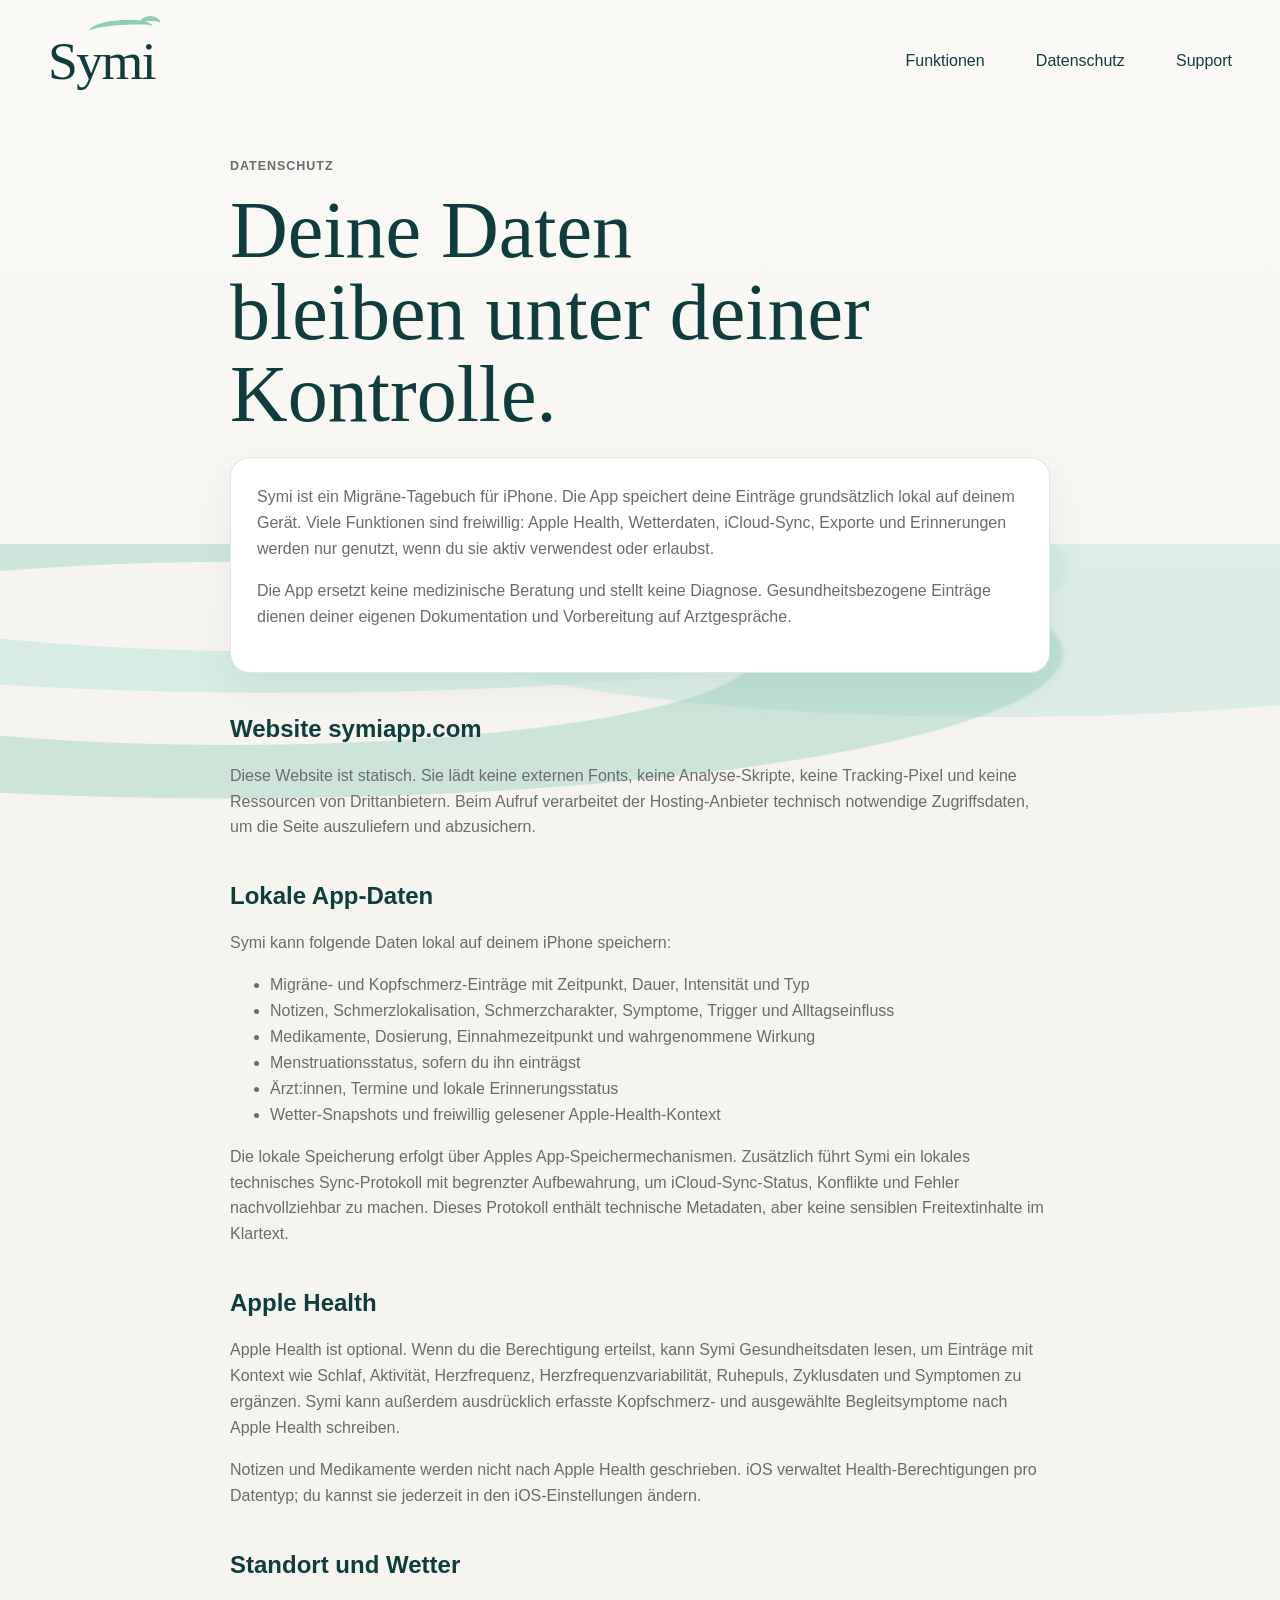
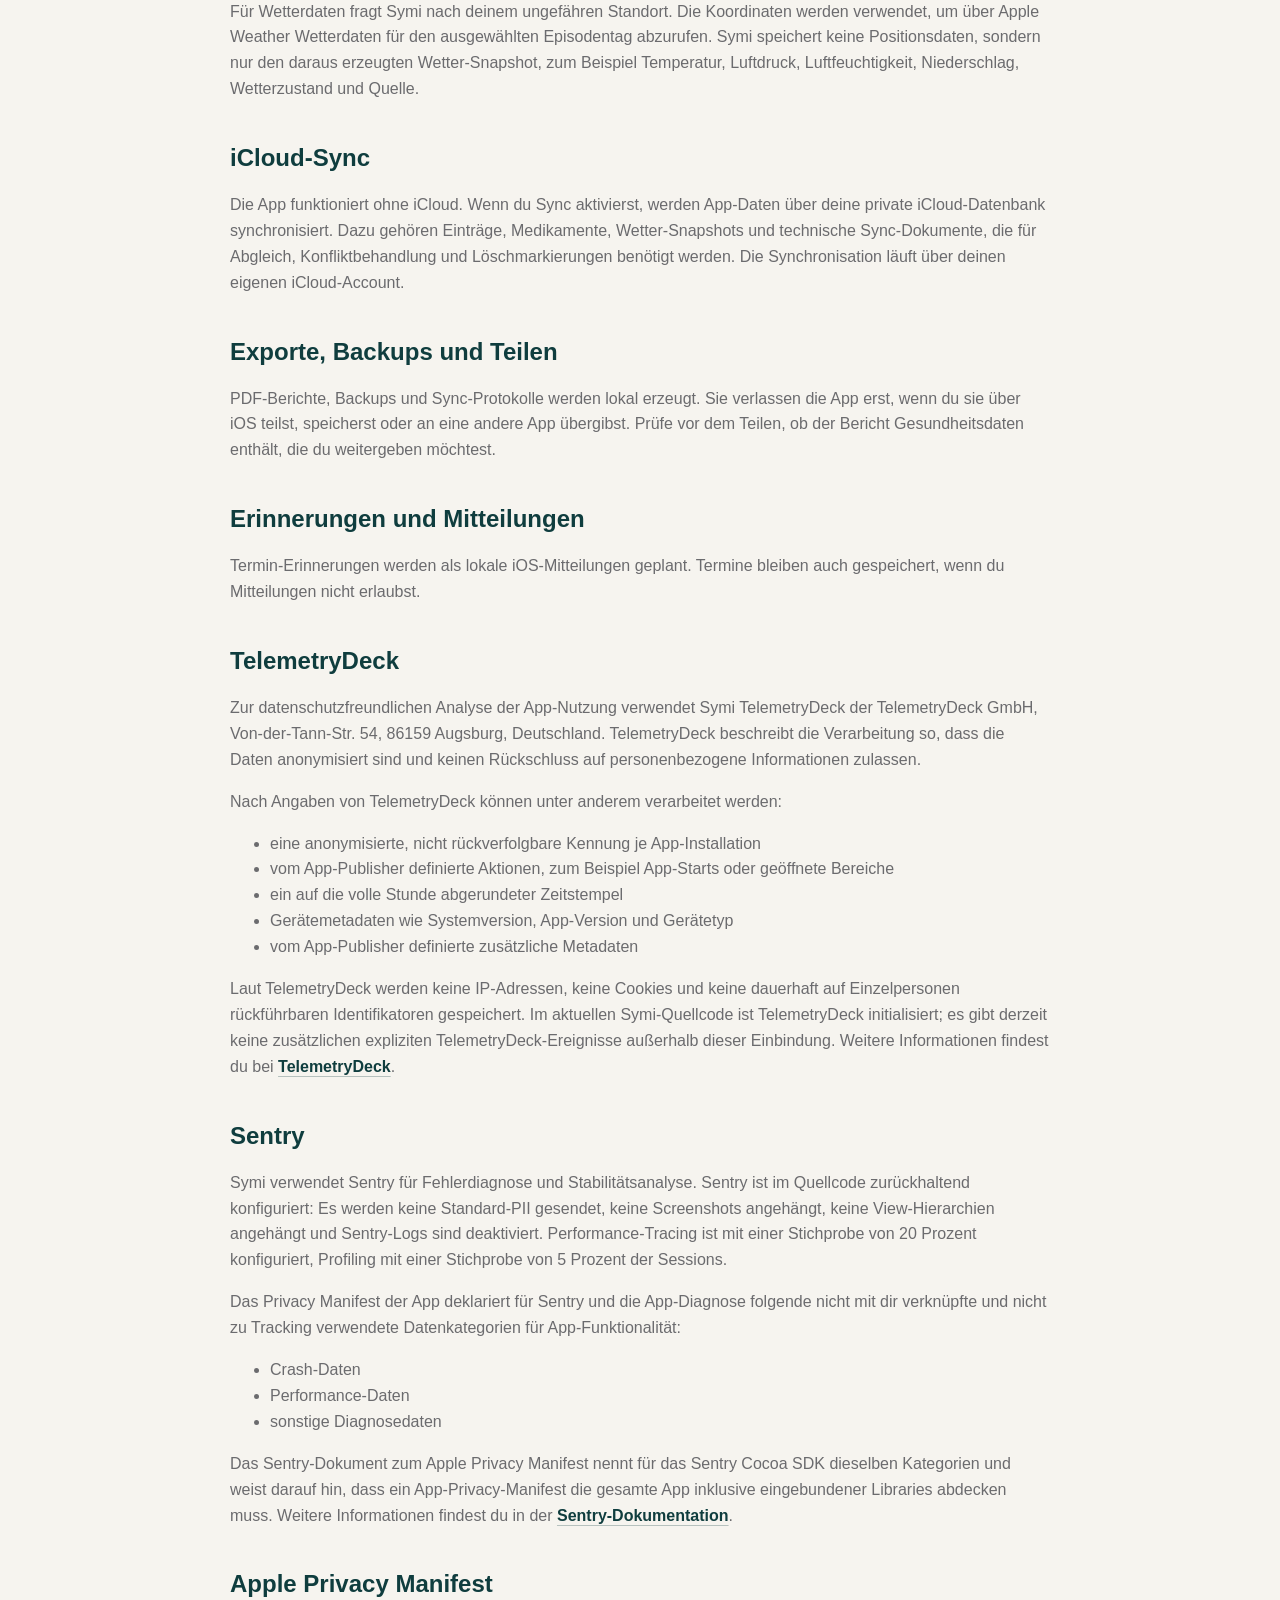
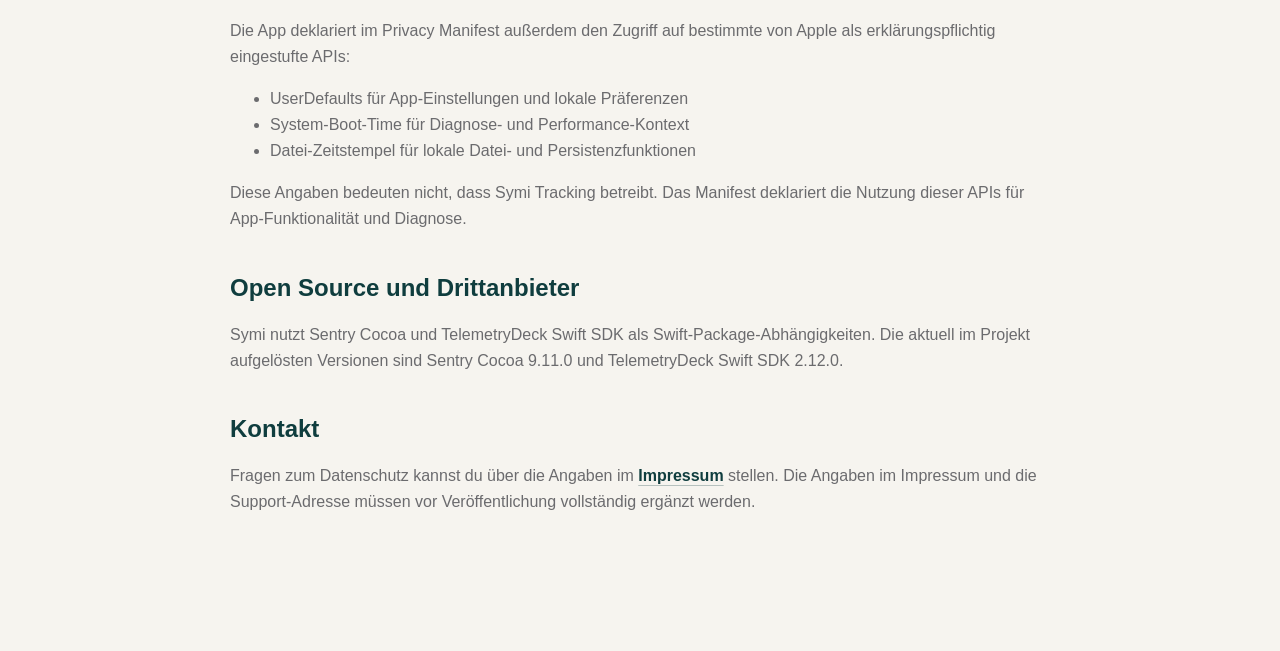
==== privacy/index.html @ 0ad56553 "init" ====
<!doctype html>
<html lang="de">
  <head>
    <meta charset="utf-8">
    <meta name="viewport" content="width=device-width, initial-scale=1">
    <title>Datenschutz - Symi</title>
    <meta name="description" content="Datenschutzhinweise für Symi und symiapp.com.">
    <meta name="theme-color" content="#0F3D3E">
    <link rel="canonical" href="https://symiapp.com/privacy/">
    <link rel="icon" href="/favicon.png" type="image/png">
    <link rel="apple-touch-icon" href="/apple-touch-icon.png">
    <link rel="stylesheet" href="/styles.css">
  </head>
  <body>
    <header class="site-header" aria-label="Hauptnavigation">
      <a class="brand wordmark" href="/" aria-label="Symi Startseite">
        <span class="wordmark-wave" aria-hidden="true"></span>
        <span>Symi</span>
      </a>
      <nav class="nav-links" aria-label="Seitennavigation">
        <a href="/#funktionen">Funktionen</a>
        <a href="/privacy/">Datenschutz</a>
        <a href="/support.html">Support</a>
      </nav>
    </header>

    <main class="simple-page privacy-page">
      <p class="eyebrow">Datenschutz</p>
      <h1>Deine Daten bleiben unter deiner Kontrolle.</h1>

      <div class="simple-card">
        <p>
          Symi ist ein Migräne-Tagebuch für iPhone. Die App speichert deine Einträge grundsätzlich lokal
          auf deinem Gerät. Viele Funktionen sind freiwillig: Apple Health, Wetterdaten, iCloud-Sync,
          Exporte und Erinnerungen werden nur genutzt, wenn du sie aktiv verwendest oder erlaubst.
        </p>
        <p>
          Die App ersetzt keine medizinische Beratung und stellt keine Diagnose. Gesundheitsbezogene
          Einträge dienen deiner eigenen Dokumentation und Vorbereitung auf Arztgespräche.
        </p>
      </div>

      <h2>Website symiapp.com</h2>
      <p>
        Diese Website ist statisch. Sie lädt keine externen Fonts, keine Analyse-Skripte, keine Tracking-Pixel
        und keine Ressourcen von Drittanbietern. Beim Aufruf verarbeitet der Hosting-Anbieter technisch
        notwendige Zugriffsdaten, um die Seite auszuliefern und abzusichern.
      </p>

      <h2>Lokale App-Daten</h2>
      <p>Symi kann folgende Daten lokal auf deinem iPhone speichern:</p>
      <ul>
        <li>Migräne- und Kopfschmerz-Einträge mit Zeitpunkt, Dauer, Intensität und Typ</li>
        <li>Notizen, Schmerzlokalisation, Schmerzcharakter, Symptome, Trigger und Alltagseinfluss</li>
        <li>Medikamente, Dosierung, Einnahmezeitpunkt und wahrgenommene Wirkung</li>
        <li>Menstruationsstatus, sofern du ihn einträgst</li>
        <li>Ärzt:innen, Termine und lokale Erinnerungsstatus</li>
        <li>Wetter-Snapshots und freiwillig gelesener Apple-Health-Kontext</li>
      </ul>
      <p>
        Die lokale Speicherung erfolgt über Apples App-Speichermechanismen. Zusätzlich führt Symi ein lokales
        technisches Sync-Protokoll mit begrenzter Aufbewahrung, um iCloud-Sync-Status, Konflikte und Fehler
        nachvollziehbar zu machen. Dieses Protokoll enthält technische Metadaten, aber keine sensiblen
        Freitextinhalte im Klartext.
      </p>

      <h2>Apple Health</h2>
      <p>
        Apple Health ist optional. Wenn du die Berechtigung erteilst, kann Symi Gesundheitsdaten lesen, um
        Einträge mit Kontext wie Schlaf, Aktivität, Herzfrequenz, Herzfrequenzvariabilität, Ruhepuls,
        Zyklusdaten und Symptomen zu ergänzen. Symi kann außerdem ausdrücklich erfasste Kopfschmerz- und
        ausgewählte Begleitsymptome nach Apple Health schreiben.
      </p>
      <p>
        Notizen und Medikamente werden nicht nach Apple Health geschrieben. iOS verwaltet Health-Berechtigungen
        pro Datentyp; du kannst sie jederzeit in den iOS-Einstellungen ändern.
      </p>

      <h2>Standort und Wetter</h2>
      <p>
        Für Wetterdaten fragt Symi nach deinem ungefähren Standort. Die Koordinaten werden verwendet, um über
        Apple Weather Wetterdaten für den ausgewählten Episodentag abzurufen. Symi speichert keine Positionsdaten,
        sondern nur den daraus erzeugten Wetter-Snapshot, zum Beispiel Temperatur, Luftdruck, Luftfeuchtigkeit,
        Niederschlag, Wetterzustand und Quelle.
      </p>

      <h2>iCloud-Sync</h2>
      <p>
        Die App funktioniert ohne iCloud. Wenn du Sync aktivierst, werden App-Daten über deine private
        iCloud-Datenbank synchronisiert. Dazu gehören Einträge, Medikamente, Wetter-Snapshots und technische
        Sync-Dokumente, die für Abgleich, Konfliktbehandlung und Löschmarkierungen benötigt werden. Die
        Synchronisation läuft über deinen eigenen iCloud-Account.
      </p>

      <h2>Exporte, Backups und Teilen</h2>
      <p>
        PDF-Berichte, Backups und Sync-Protokolle werden lokal erzeugt. Sie verlassen die App erst, wenn du sie
        über iOS teilst, speicherst oder an eine andere App übergibst. Prüfe vor dem Teilen, ob der Bericht
        Gesundheitsdaten enthält, die du weitergeben möchtest.
      </p>

      <h2>Erinnerungen und Mitteilungen</h2>
      <p>
        Termin-Erinnerungen werden als lokale iOS-Mitteilungen geplant. Termine bleiben auch gespeichert, wenn
        du Mitteilungen nicht erlaubst.
      </p>

      <h2>TelemetryDeck</h2>
      <p>
        Zur datenschutzfreundlichen Analyse der App-Nutzung verwendet Symi TelemetryDeck der TelemetryDeck GmbH,
        Von-der-Tann-Str. 54, 86159 Augsburg, Deutschland. TelemetryDeck beschreibt die Verarbeitung so, dass
        die Daten anonymisiert sind und keinen Rückschluss auf personenbezogene Informationen zulassen.
      </p>
      <p>Nach Angaben von TelemetryDeck können unter anderem verarbeitet werden:</p>
      <ul>
        <li>eine anonymisierte, nicht rückverfolgbare Kennung je App-Installation</li>
        <li>vom App-Publisher definierte Aktionen, zum Beispiel App-Starts oder geöffnete Bereiche</li>
        <li>ein auf die volle Stunde abgerundeter Zeitstempel</li>
        <li>Gerätemetadaten wie Systemversion, App-Version und Gerätetyp</li>
        <li>vom App-Publisher definierte zusätzliche Metadaten</li>
      </ul>
      <p>
        Laut TelemetryDeck werden keine IP-Adressen, keine Cookies und keine dauerhaft auf Einzelpersonen
        rückführbaren Identifikatoren gespeichert. Im aktuellen Symi-Quellcode ist TelemetryDeck initialisiert;
        es gibt derzeit keine zusätzlichen expliziten TelemetryDeck-Ereignisse außerhalb dieser Einbindung.
        Weitere Informationen findest du bei
        <a href="https://telemetrydeck.com/privacy-policy-snippet/de/" rel="noopener">TelemetryDeck</a>.
      </p>

      <h2>Sentry</h2>
      <p>
        Symi verwendet Sentry für Fehlerdiagnose und Stabilitätsanalyse. Sentry ist im Quellcode zurückhaltend
        konfiguriert: Es werden keine Standard-PII gesendet, keine Screenshots angehängt, keine View-Hierarchien
        angehängt und Sentry-Logs sind deaktiviert. Performance-Tracing ist mit einer Stichprobe von 20 Prozent
        konfiguriert, Profiling mit einer Stichprobe von 5 Prozent der Sessions.
      </p>
      <p>
        Das Privacy Manifest der App deklariert für Sentry und die App-Diagnose folgende nicht mit dir verknüpfte
        und nicht zu Tracking verwendete Datenkategorien für App-Funktionalität:
      </p>
      <ul>
        <li>Crash-Daten</li>
        <li>Performance-Daten</li>
        <li>sonstige Diagnosedaten</li>
      </ul>
      <p>
        Das Sentry-Dokument zum Apple Privacy Manifest nennt für das Sentry Cocoa SDK dieselben Kategorien und
        weist darauf hin, dass ein App-Privacy-Manifest die gesamte App inklusive eingebundener Libraries abdecken
        muss. Weitere Informationen findest du in der
        <a href="https://docs.sentry.io/platforms/apple/data-management/apple-privacy-manifest/" rel="noopener">Sentry-Dokumentation</a>.
      </p>

      <h2>Apple Privacy Manifest</h2>
      <p>
        Die App deklariert im Privacy Manifest außerdem den Zugriff auf bestimmte von Apple als
        erklärungspflichtig eingestufte APIs:
      </p>
      <ul>
        <li>UserDefaults für App-Einstellungen und lokale Präferenzen</li>
        <li>System-Boot-Time für Diagnose- und Performance-Kontext</li>
        <li>Datei-Zeitstempel für lokale Datei- und Persistenzfunktionen</li>
      </ul>
      <p>
        Diese Angaben bedeuten nicht, dass Symi Tracking betreibt. Das Manifest deklariert die Nutzung dieser
        APIs für App-Funktionalität und Diagnose.
      </p>

      <h2>Open Source und Drittanbieter</h2>
      <p>
        Symi nutzt Sentry Cocoa und TelemetryDeck Swift SDK als Swift-Package-Abhängigkeiten. Die aktuell im
        Projekt aufgelösten Versionen sind Sentry Cocoa 9.11.0 und TelemetryDeck Swift SDK 2.12.0.
      </p>

      <h2>Kontakt</h2>
      <p>
        Fragen zum Datenschutz kannst du über die Angaben im <a href="/impressum.html">Impressum</a> stellen.
        Die Angaben im Impressum und die Support-Adresse müssen vor Veröffentlichung vollständig ergänzt werden.
      </p>
    </main>
  </body>
</html>
---- styles.css ----
:root {
  --petrol: #0f3d3e;
  --petrol-light: #1f5c5e;
  --sage: #8ecdb8;
  --sage-soft: #cfeae2;
  --coral: #ff8a7a;
  --coral-soft: #ffd1c9;
  --warm: #f6f4ef;
  --card: #ffffff;
  --text: #1c1c1e;
  --muted: #6b6b6e;
  --line: rgba(15, 61, 62, 0.12);
  --shadow: 0 24px 70px rgba(15, 61, 62, 0.16);
  --serif: ui-serif, "New York", "Iowan Old Style", "Palatino Linotype", Palatino, Georgia, serif;
  font-family: -apple-system, BlinkMacSystemFont, "SF Pro Display", "SF Pro Text", "Segoe UI", sans-serif;
  color: var(--text);
  background: var(--warm);
}

* {
  box-sizing: border-box;
}

html {
  overflow-x: clip;
  scroll-behavior: smooth;
}

body {
  min-width: 320px;
  margin: 0;
  overflow-x: clip;
  background: linear-gradient(180deg, #fbfaf6 0%, var(--warm) 44rem);
  color: var(--text);
}

body::before {
  position: absolute;
  top: 34rem;
  left: 0;
  z-index: 0;
  width: 100%;
  height: 19rem;
  content: "";
  background:
    radial-gradient(120% 80% at 22% 8%, transparent 0 34%, rgba(207, 234, 226, 0.82) 34.4% 51%, transparent 51.4%),
    radial-gradient(120% 88% at 18% 36%, transparent 0 34%, rgba(142, 205, 184, 0.42) 34.4% 54%, transparent 54.4%),
    radial-gradient(110% 78% at 78% 24%, rgba(207, 234, 226, 0.72) 0 42%, transparent 42.4%);
  opacity: 0.95;
  pointer-events: none;
}

a {
  color: inherit;
  text-decoration: none;
}

img {
  display: block;
  max-width: 100%;
}

.site-header,
.hero,
.benefit-strip,
.section,
.site-footer,
.simple-page {
  position: relative;
  z-index: 1;
  width: min(1490px, calc(100% - 96px));
  margin-inline: auto;
}

.site-header {
  display: flex;
  align-items: center;
  justify-content: space-between;
  gap: 24px;
  padding: 38px 0 0;
}

.brand {
  display: inline-flex;
  align-items: center;
  position: relative;
  gap: 12px;
  color: var(--petrol);
  font-family: var(--serif);
  font-size: clamp(3rem, 4.2vw, 4.8rem);
  font-weight: 500;
  line-height: 0.86;
  letter-spacing: -0.03em;
}

.wordmark-wave {
  position: absolute;
  top: -18px;
  right: 2px;
  width: 64px;
  height: 18px;
  border-top: 5px solid var(--sage);
  border-radius: 50%;
  transform: rotate(-4deg);
}

.wordmark-wave::after {
  position: absolute;
  top: -7px;
  right: -8px;
  width: 22px;
  height: 12px;
  border-top: 5px solid var(--sage);
  border-radius: 50%;
  content: "";
}

.nav-links,
.site-footer nav {
  display: flex;
  align-items: center;
  gap: clamp(32px, 4vw, 62px);
  color: var(--petrol);
  font-size: clamp(1rem, 1.2vw, 1.28rem);
  font-weight: 520;
}

.nav-links a,
.site-footer a {
  border-radius: 999px;
}

.nav-links a:focus-visible,
.site-footer a:focus-visible,
.button:focus-visible,
.entry-chip:focus-visible {
  outline: 3px solid rgba(255, 138, 122, 0.42);
  outline-offset: 4px;
}

.hero {
  display: grid;
  grid-template-columns: minmax(500px, 1fr) minmax(310px, 0.56fr);
  gap: 28px;
  align-items: center;
  min-height: 0;
  padding: 76px 0 74px;
}

.eyebrow {
  margin: 0 0 14px;
  color: var(--petrol-light);
  font-size: 0.78rem;
  font-weight: 760;
  letter-spacing: 0.08em;
  text-transform: uppercase;
}

h1,
h2,
h3,
p {
  margin-top: 0;
}

h1 {
  max-width: 860px;
  margin-bottom: 22px;
  color: var(--petrol);
  font-family: var(--serif);
  font-size: clamp(5rem, 7vw, 8.9rem);
  font-weight: 500;
  line-height: 0.98;
  letter-spacing: 0;
}

h1 span {
  color: var(--coral);
}

.hero-subline {
  max-width: 760px;
  margin-bottom: 34px;
  color: #626977;
  font-size: clamp(1.3rem, 1.6vw, 1.62rem);
  line-height: 1.64;
}

.hero-actions {
  display: flex;
  flex-wrap: wrap;
  gap: 40px;
  align-items: center;
  margin-bottom: 20px;
}

.button {
  display: inline-flex;
  align-items: center;
  justify-content: center;
  min-height: 64px;
  padding: 0 30px;
  border: 1px solid transparent;
  border-radius: 8px;
  font-size: 1.06rem;
  font-weight: 760;
  transition: transform 180ms ease, box-shadow 180ms ease, background 180ms ease;
}

.button:hover {
  transform: translateY(-2px);
}

.button-primary {
  background: var(--coral);
  color: white;
  box-shadow: 0 16px 36px rgba(255, 138, 122, 0.28);
}

.button-secondary {
  min-height: 38px;
  padding: 0 0 7px;
  border-color: transparent;
  border-bottom-color: var(--petrol-light);
  border-radius: 0;
  background: transparent;
  color: var(--petrol);
  box-shadow: none;
  gap: 12px;
}

.apple-mark {
  display: inline-grid;
  width: 22px;
  height: 22px;
  place-items: center;
  margin-right: 10px;
  border-radius: 7px 7px 9px 9px;
  background: white;
  color: white;
  font-size: 0;
}

.trust-note {
  max-width: 520px;
  color: var(--muted);
  font-size: 0.98rem;
  line-height: 1.55;
}

.product-stage {
  position: relative;
  display: grid;
  place-items: center;
  align-self: end;
  height: 650px;
  min-height: 650px;
}

.product-stage::before {
  display: none;
}

.phone {
  position: absolute;
  top: 0;
  left: 50%;
  width: min(380px, 30vw);
  aspect-ratio: 0.492;
  padding: 10px;
  border: 1px solid rgba(15, 61, 62, 0.16);
  border-radius: 54px;
  background: #151719;
  box-shadow:
    0 2px 0 rgba(255, 255, 255, 0.35) inset,
    0 18px 40px rgba(15, 61, 62, 0.18),
    0 0 0 5px rgba(0, 0, 0, 0.05);
  transform: translateX(-50%);
}

.phone-island {
  position: absolute;
  top: 28px;
  left: 50%;
  z-index: 3;
  width: 112px;
  height: 28px;
  border-radius: 999px;
  background: #050506;
  transform: translateX(-50%);
}

.phone-island::after {
  position: absolute;
  top: 8px;
  right: 14px;
  width: 11px;
  height: 11px;
  border-radius: 50%;
  background: #112840;
  content: "";
}

.phone-status {
  position: absolute;
  top: 29px;
  right: 28px;
  left: 28px;
  z-index: 4;
  display: flex;
  align-items: center;
  justify-content: space-between;
  padding-inline: 24px 8px;
  color: #0b1314;
  font-size: 0.82rem;
  font-weight: 800;
}

.phone-status i {
  width: 22px;
  height: 12px;
  margin-left: auto;
  border-radius: 2px;
  background: linear-gradient(90deg, #111 18%, transparent 18% 32%, #111 32% 50%, transparent 50% 64%, #111 64%);
}

.phone-status b {
  width: 21px;
  height: 10px;
  margin-left: 8px;
  border: 2px solid #111;
  border-radius: 4px;
}

.app-screen {
  display: grid;
  grid-template-rows: auto auto auto auto 1fr auto auto;
  height: 100%;
  gap: 10px;
  padding: 82px 20px 14px;
  overflow: hidden;
  border-radius: 44px;
  background: #fbfaf6;
}

.app-topbar,
.insight-card {
  display: flex;
  align-items: center;
  gap: 16px;
}

.app-topbar {
  justify-content: flex-start;
  color: var(--petrol);
}

.app-topbar strong {
  display: inline-block;
  color: var(--petrol);
  font-family: var(--serif);
  font-size: 1.33rem;
  font-weight: 600;
}

.calendar-arrows {
  display: flex;
  gap: 10px;
  margin-left: auto;
}

.calendar-arrows i {
  display: grid;
  width: 32px;
  height: 32px;
  place-items: center;
  border-radius: 50%;
  background: white;
  box-shadow: 0 4px 12px rgba(15, 61, 62, 0.12);
  color: var(--petrol);
  font-style: normal;
  font-weight: 800;
}

.quick-entry {
  padding-top: 2px;
  border-top: 1px solid rgba(15, 61, 62, 0.1);
}

.quick-entry p,
.patterns-head strong {
  margin: 0 0 8px;
  color: var(--petrol);
  font-size: 0.83rem;
  font-weight: 800;
}

.quick-entry > div {
  display: grid;
  grid-template-columns: repeat(4, minmax(0, 1fr));
  gap: 9px;
}

.entry-chip {
  display: grid;
  gap: 5px;
  min-height: 68px;
  padding: 8px 4px;
  border: 0;
  border-radius: 14px;
  color: var(--petrol);
  font: inherit;
  font-size: 0.58rem;
  font-weight: 720;
  line-height: 1.05;
}

.entry-chip span {
  display: grid;
  width: 30px;
  height: 30px;
  place-items: center;
  margin-inline: auto;
  border: 2px solid currentColor;
  border-radius: 50%;
  font-size: 1rem;
}

.entry-chip.coral {
  background: #ffe0da;
}

.entry-chip.sage {
  background: #e1f1eb;
}

.entry-chip.blue {
  background: #eaf4f7;
}

.entry-chip.cream {
  background: #f8efe3;
}

.calendar-card,
.insight-card,
.feature-card,
.benefit-strip article,
.roadmap article,
.privacy-panel {
  border: 1px solid var(--line);
  border-radius: 20px;
  background: rgba(255, 255, 255, 0.82);
  box-shadow: 0 16px 36px rgba(15, 61, 62, 0.07);
}

.calendar-card {
  padding: 0;
  border: 0;
  background: transparent;
  box-shadow: none;
}

.weekdays,
.calendar-grid {
  display: grid;
  grid-template-columns: repeat(7, 1fr);
}

.weekdays {
  margin-bottom: 7px;
  color: #a5aaaf;
  font-size: 0.56rem;
  font-weight: 800;
  text-align: center;
}

.calendar-grid {
  gap: 5px 6px;
}

.calendar-grid span {
  position: relative;
  display: grid;
  min-height: 27px;
  place-items: start center;
  color: #596266;
  font-size: 0.73rem;
  font-weight: 720;
}

.calendar-grid span i {
  position: absolute;
  bottom: 1px;
  width: 5px;
  height: 5px;
  border-radius: 50%;
  background: var(--sage);
}

.calendar-grid span i.coral {
  background: var(--coral);
}

.calendar-grid span i.gold {
  background: #d7b566;
}

.calendar-grid .selected {
  width: 28px;
  height: 28px;
  min-height: 28px;
  place-items: center;
  border-radius: 50%;
  background: var(--petrol);
  color: white;
  justify-self: center;
}

.insight-card {
  justify-content: space-between;
  padding: 12px;
  border-radius: 10px;
  background: white;
}

.insight-card strong {
  display: block;
  margin-bottom: 6px;
  color: var(--petrol);
  font-size: 0.64rem;
}

.insight-card b {
  display: block;
  color: var(--text);
  font-size: 0.74rem;
}

.insight-card p {
  margin: 4px 0 0;
  color: var(--muted);
  font-size: 0.62rem;
  line-height: 1.3;
}

.insight-card.small {
  position: absolute;
  right: 21px;
  bottom: 132px;
  width: calc(50% - 25px);
  min-height: 86px;
}

.patterns-head {
  display: flex;
  align-items: baseline;
  justify-content: space-between;
}

.patterns-head a {
  color: var(--petrol);
  font-size: 0.6rem;
  font-weight: 800;
  text-decoration: underline;
}

.mini-chart {
  width: 70px;
  height: 58px;
  background:
    radial-gradient(circle at 9% 78%, var(--petrol-light) 0 2px, transparent 2.4px),
    radial-gradient(circle at 30% 54%, var(--petrol-light) 0 2px, transparent 2.4px),
    radial-gradient(circle at 50% 70%, var(--petrol-light) 0 2px, transparent 2.4px),
    radial-gradient(circle at 70% 25%, var(--petrol-light) 0 2px, transparent 2.4px),
    linear-gradient(130deg, transparent 0 35%, var(--petrol-light) 35.5% 38%, transparent 38.5% 100%);
}

.cloud-mark {
  display: grid;
  flex: 0 0 38px;
  width: 38px;
  height: 38px;
  place-items: center;
  border-radius: 50%;
  background: var(--sage-soft);
  color: var(--petrol);
  font-size: 1.1rem;
}

.cycle-card {
  padding: 11px 13px;
  border: 1px solid var(--line);
  border-radius: 13px;
  background: white;
  box-shadow: 0 12px 24px rgba(15, 61, 62, 0.07);
}

.cycle-card strong {
  color: var(--petrol);
  font-size: 0.66rem;
}

.cycle-card p {
  margin: 3px 0 8px;
  color: var(--muted);
  font-size: 0.58rem;
}

.cycle-card span {
  display: block;
  height: 8px;
  border-radius: 999px;
  background: repeating-linear-gradient(90deg, var(--sage) 0 6px, transparent 6px 17px, var(--coral) 17px 23px, transparent 23px 35px);
}

.tabbar {
  display: grid;
  grid-template-columns: repeat(4, 1fr);
  gap: 6px;
  padding-top: 3px;
  border-top: 1px solid rgba(15, 61, 62, 0.08);
  color: #81878a;
  font-size: 0.58rem;
  font-weight: 700;
  text-align: center;
}

.tabbar span::before {
  display: block;
  margin-bottom: 3px;
  color: inherit;
  font-size: 1.05rem;
  content: "▥";
}

.tabbar .active {
  color: var(--petrol);
}

.benefit-strip {
  display: grid;
  grid-template-columns: repeat(4, 1fr);
  gap: 22px;
  margin-top: -54px;
  padding-bottom: 92px;
}

.benefit-strip article {
  display: grid;
  grid-template-columns: 64px 1fr;
  column-gap: 18px;
  align-items: center;
  min-height: 122px;
  padding: 24px 22px;
  border-radius: 14px;
  background: rgba(255, 255, 255, 0.96);
}

.benefit-icon {
  display: grid;
  grid-row: 1 / span 2;
  width: 64px;
  height: 64px;
  place-items: center;
  border-radius: 50%;
  background: var(--sage-soft);
  color: var(--petrol);
}

.benefit-strip h2,
.feature-card h3,
.roadmap h3 {
  grid-column: 2;
  margin-bottom: 6px;
  color: var(--petrol);
  font-size: 1.04rem;
  line-height: 1.2;
}

.benefit-strip p,
.feature-card p,
.roadmap p,
.trust p,
.simple-page p,
.simple-page li {
  color: var(--muted);
  line-height: 1.62;
}

.benefit-strip p {
  grid-column: 2;
  margin: 0;
  font-size: 0.86rem;
  line-height: 1.38;
}

.chart-icon::before,
.list-icon::before,
.bars-icon::before,
.lock-icon::before {
  color: var(--petrol-light);
  font-size: 2rem;
  font-weight: 500;
}

.chart-icon::before {
  content: "⌁";
}

.list-icon::before {
  content: "☷";
}

.bars-icon::before {
  content: "▥";
}

.lock-icon::before {
  content: "▢";
}

.section {
  padding: 92px 0;
}

.two-column,
.trust {
  display: grid;
  grid-template-columns: 0.82fr 1fr;
  gap: 72px;
  align-items: start;
}

.section h2,
.simple-page h1 {
  max-width: 650px;
  margin-bottom: 22px;
  color: var(--petrol);
  font-size: clamp(2.45rem, 5vw, 4.25rem);
  line-height: 1.02;
  letter-spacing: 0;
}

.section-lead {
  max-width: 560px;
  color: #385657;
  font-size: 1.18rem;
  line-height: 1.55;
}

.feature-list {
  display: grid;
  grid-template-columns: repeat(2, 1fr);
  gap: 16px;
}

.feature-card {
  min-height: 205px;
  padding: 24px;
}

.roadmap {
  display: grid;
  grid-template-columns: 0.76fr 1fr;
  gap: 52px;
  border-block: 1px solid var(--line);
}

.roadmap-items {
  display: grid;
  grid-template-columns: repeat(2, 1fr);
  gap: 16px;
}

.roadmap article {
  padding: 24px;
}

.roadmap span {
  display: inline-block;
  margin-bottom: 18px;
  padding: 6px 11px;
  border-radius: 999px;
  background: var(--sage-soft);
  color: var(--petrol);
  font-size: 0.78rem;
  font-weight: 760;
}

.trust {
  align-items: center;
}

.privacy-panel {
  padding: 28px;
  background: var(--petrol);
  color: white;
}

.privacy-panel strong {
  display: block;
  margin-bottom: 16px;
  font-size: 1.42rem;
}

.privacy-panel ul {
  display: grid;
  gap: 12px;
  margin: 0;
  padding-left: 20px;
}

.privacy-panel li {
  color: rgba(255, 255, 255, 0.8);
}

.site-footer {
  display: flex;
  align-items: flex-start;
  justify-content: space-between;
  gap: 28px;
  padding: 44px 0;
  border-top: 1px solid var(--line);
  color: var(--petrol);
}

.site-footer p {
  margin: 8px 0 0;
  color: var(--muted);
}

.simple-page {
  max-width: 820px;
  padding: 72px 0 120px;
}

.simple-page h1 {
  font-size: clamp(2.6rem, 8vw, 5rem);
}

.simple-page h2 {
  margin-top: 42px;
  color: var(--petrol);
}

.simple-page a {
  color: var(--petrol);
  font-weight: 720;
  text-decoration: underline;
  text-decoration-color: rgba(15, 61, 62, 0.28);
  text-underline-offset: 4px;
}

.simple-card {
  padding: 26px;
  border: 1px solid var(--line);
  border-radius: 20px;
  background: white;
  box-shadow: 0 16px 36px rgba(15, 61, 62, 0.06);
}

@media (max-width: 900px) {
  .site-header {
    align-items: flex-start;
  }

  .nav-links {
    gap: 14px;
    font-size: 0.9rem;
  }

  .hero,
  .two-column,
  .roadmap,
  .trust {
    grid-template-columns: 1fr;
  }

  .hero {
    gap: 30px;
    min-height: auto;
    padding-top: 54px;
  }

  .product-stage {
    min-height: auto;
  }

  .benefit-strip {
    grid-template-columns: repeat(2, 1fr);
    margin-top: 0;
  }
}

@media (min-width: 901px) and (max-width: 1100px) {
  .site-header,
  .hero,
  .benefit-strip,
  .section,
  .site-footer,
  .simple-page {
    width: min(100% - 96px, 1120px);
  }

  body::before {
    top: 29rem;
    height: 17rem;
  }

  .brand {
    font-size: 3.55rem;
  }

  .hero {
    grid-template-columns: minmax(440px, 1fr) minmax(260px, 0.56fr);
    gap: 20px;
    padding: 42px 0 18px;
  }

  h1 {
    max-width: 560px;
    font-size: clamp(4.2rem, 7vw, 5rem);
  }

  .hero-subline {
    font-size: 1.16rem;
    line-height: 1.52;
  }

  .product-stage {
    height: 370px;
    min-height: 370px;
  }

  .phone {
    width: min(252px, 26vw);
  }

  .app-screen {
    gap: 8px;
    padding-inline: 15px;
  }

  .entry-chip {
    min-height: 58px;
  }

  .insight-card.small {
    bottom: 108px;
  }

  .benefit-strip {
    margin-top: -8px;
    gap: 14px;
  }

  .benefit-strip article {
    grid-template-columns: 52px 1fr;
    min-height: 116px;
    padding: 18px;
  }

  .benefit-icon {
    width: 52px;
    height: 52px;
  }

  .benefit-strip h2 {
    font-size: 0.9rem;
  }

  .benefit-strip p {
    font-size: 0.74rem;
  }
}

@media (max-width: 640px) {
  .site-header,
  .hero,
  .benefit-strip,
  .section,
  .site-footer,
  .simple-page {
    width: min(100% - 28px, 1120px);
  }

  .site-header,
  .site-footer {
    flex-direction: column;
  }

  .site-header {
    gap: 18px;
    padding-top: 20px;
  }

  .nav-links,
  .site-footer nav {
    width: 100%;
    justify-content: space-between;
    gap: 10px;
  }

  h1 {
    margin-bottom: 16px;
    font-size: clamp(3.15rem, 15vw, 5.1rem);
  }

  .hero {
    gap: 20px;
    padding: 32px 0 38px;
  }

  .hero-subline {
    margin-bottom: 22px;
    font-size: 1.08rem;
  }

  .hero-actions,
  .button {
    width: 100%;
  }

  .trust-note {
    display: none;
  }

  .product-stage {
    height: 132px;
    min-height: 132px;
    overflow: hidden;
  }

  .product-stage::before {
    width: 260px;
  }

  .phone {
    width: min(158px, 50vw);
    padding: 9px;
    border-radius: 30px;
  }

  .phone-speaker {
    top: 9px;
    width: 48px;
    height: 5px;
  }

  .app-screen {
    gap: 8px;
    padding: 28px 10px 10px;
    border-radius: 23px;
  }

  .app-topbar strong {
    font-size: 0.86rem;
  }

  .quick-entry {
    gap: 5px;
  }

  .entry-chip {
    min-height: 25px;
    font-size: 0.56rem;
  }

  .intensity-card,
  .calendar-card,
  .insight-card {
    padding: 10px;
    border-radius: 14px;
  }

  .scale {
    gap: 5px;
    margin-top: 7px;
  }

  .scale i {
    height: 26px;
  }

  .calendar-head {
    margin-bottom: 8px;
    font-size: 0.72rem;
  }

  .calendar-grid {
    gap: 4px;
  }

  .calendar-grid span {
    border-radius: 5px;
  }

  .insight-icon {
    flex-basis: 28px;
    width: 28px;
    height: 28px;
    border-radius: 10px;
  }

  .insight-card p {
    font-size: 0.62rem;
  }

  .benefit-strip,
  .feature-list,
  .roadmap-items {
    grid-template-columns: 1fr;
  }

  .section {
    padding: 70px 0;
  }

  .benefit-strip {
    padding-bottom: 44px;
  }
}

@media (prefers-reduced-motion: reduce) {
  *,
  *::before,
  *::after {
    scroll-behavior: auto !important;
    transition: none !important;
  }
}
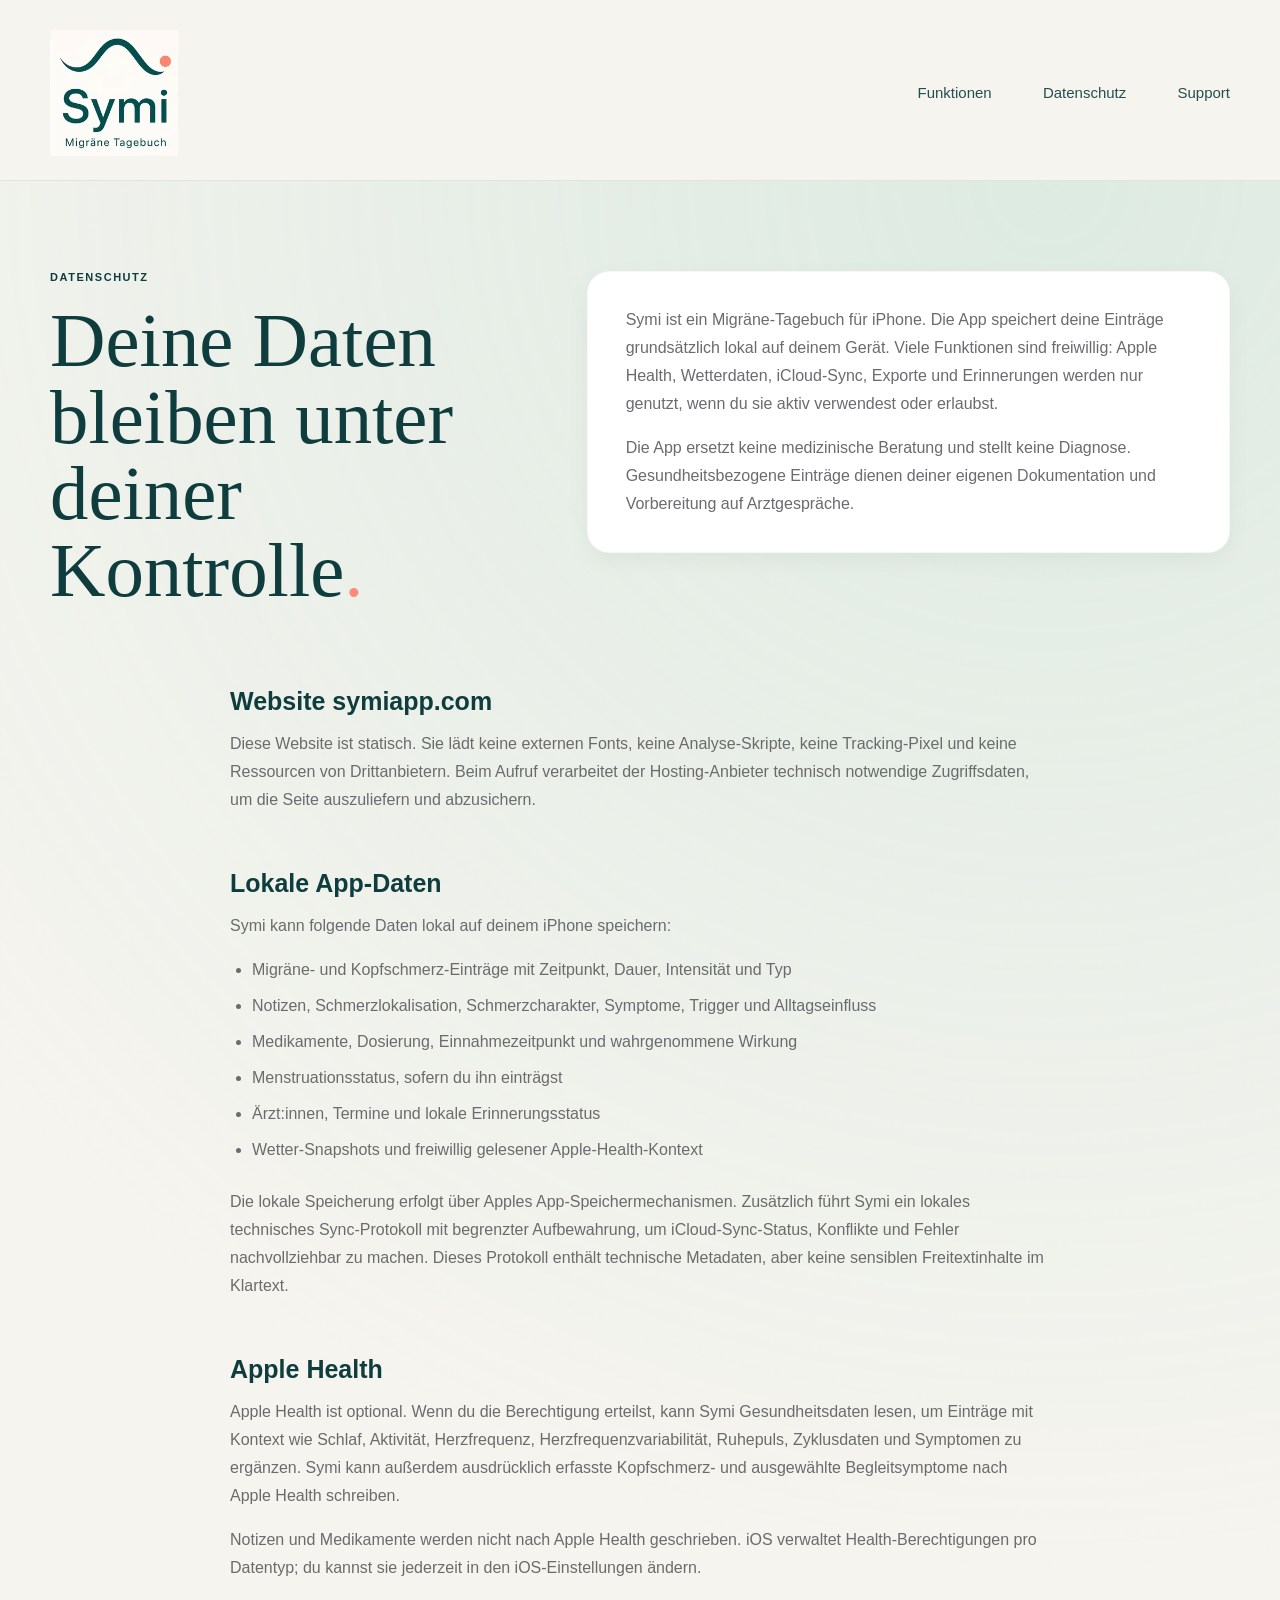
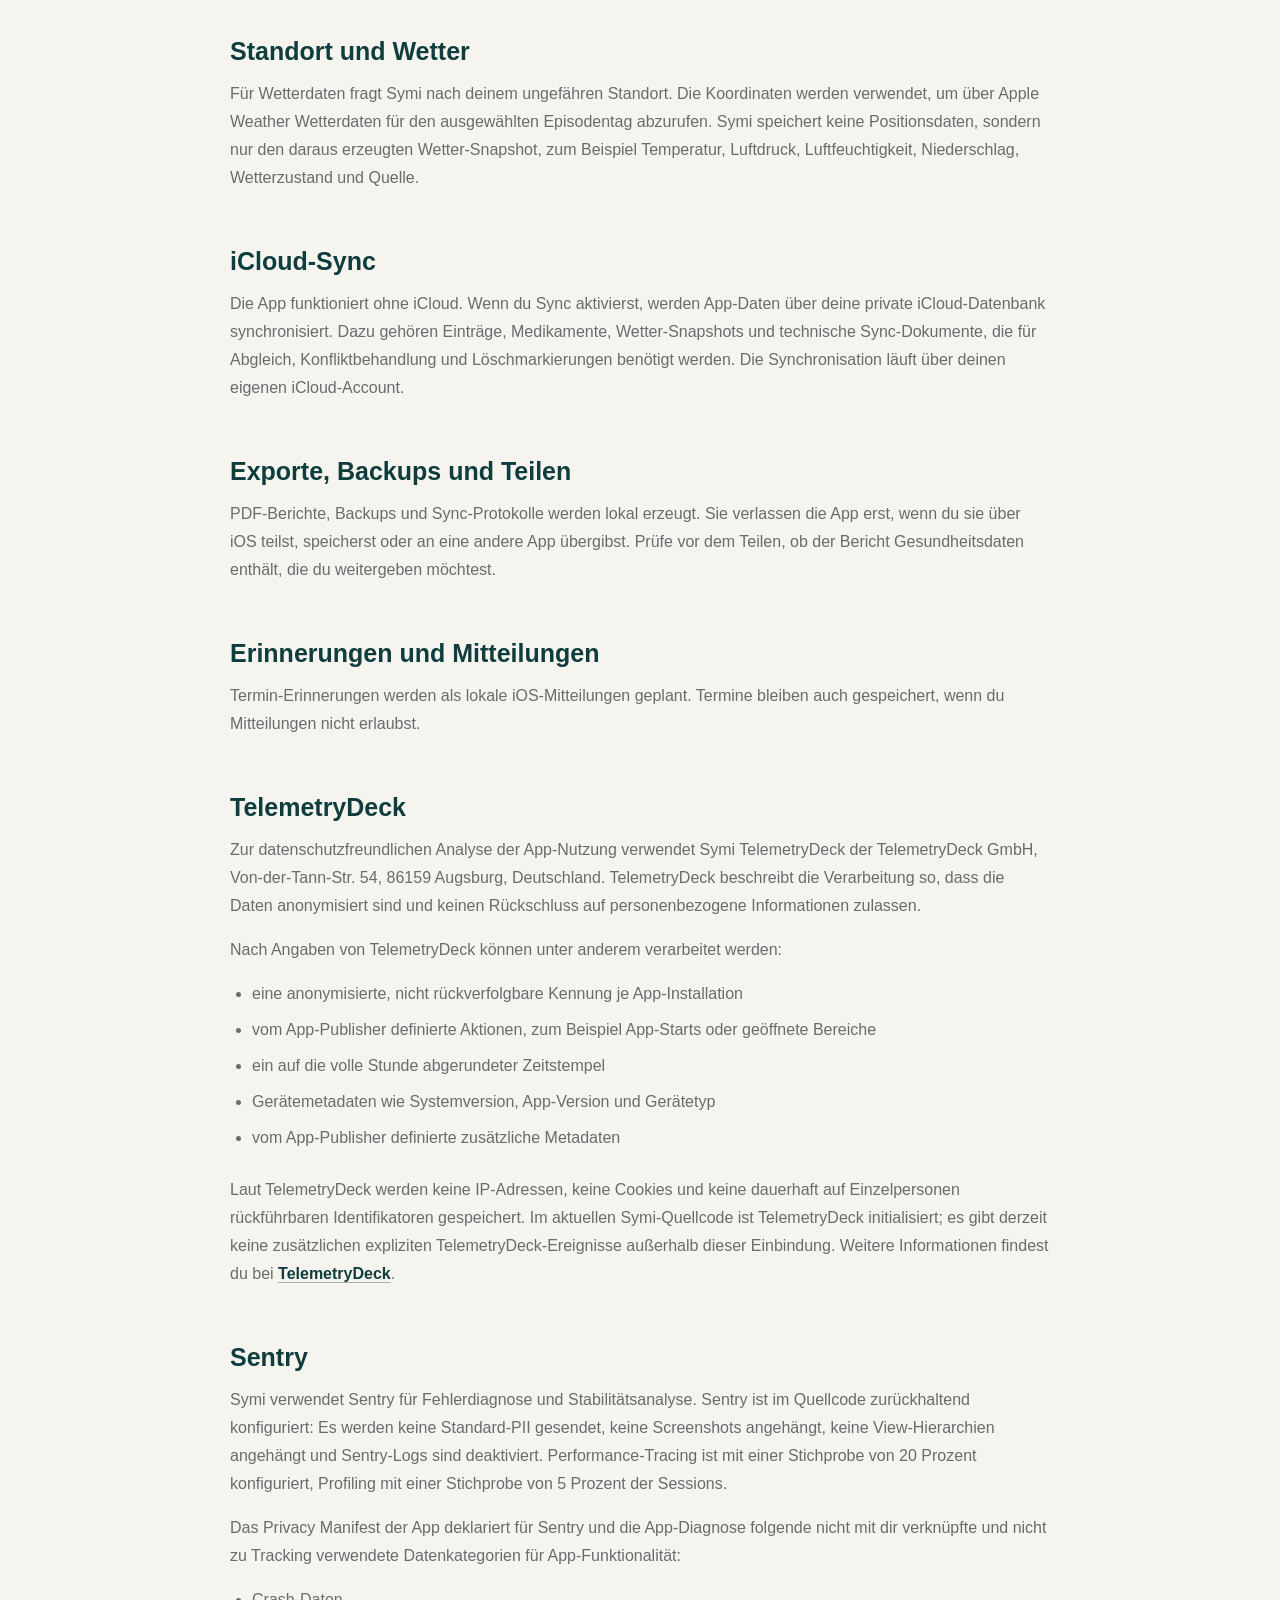
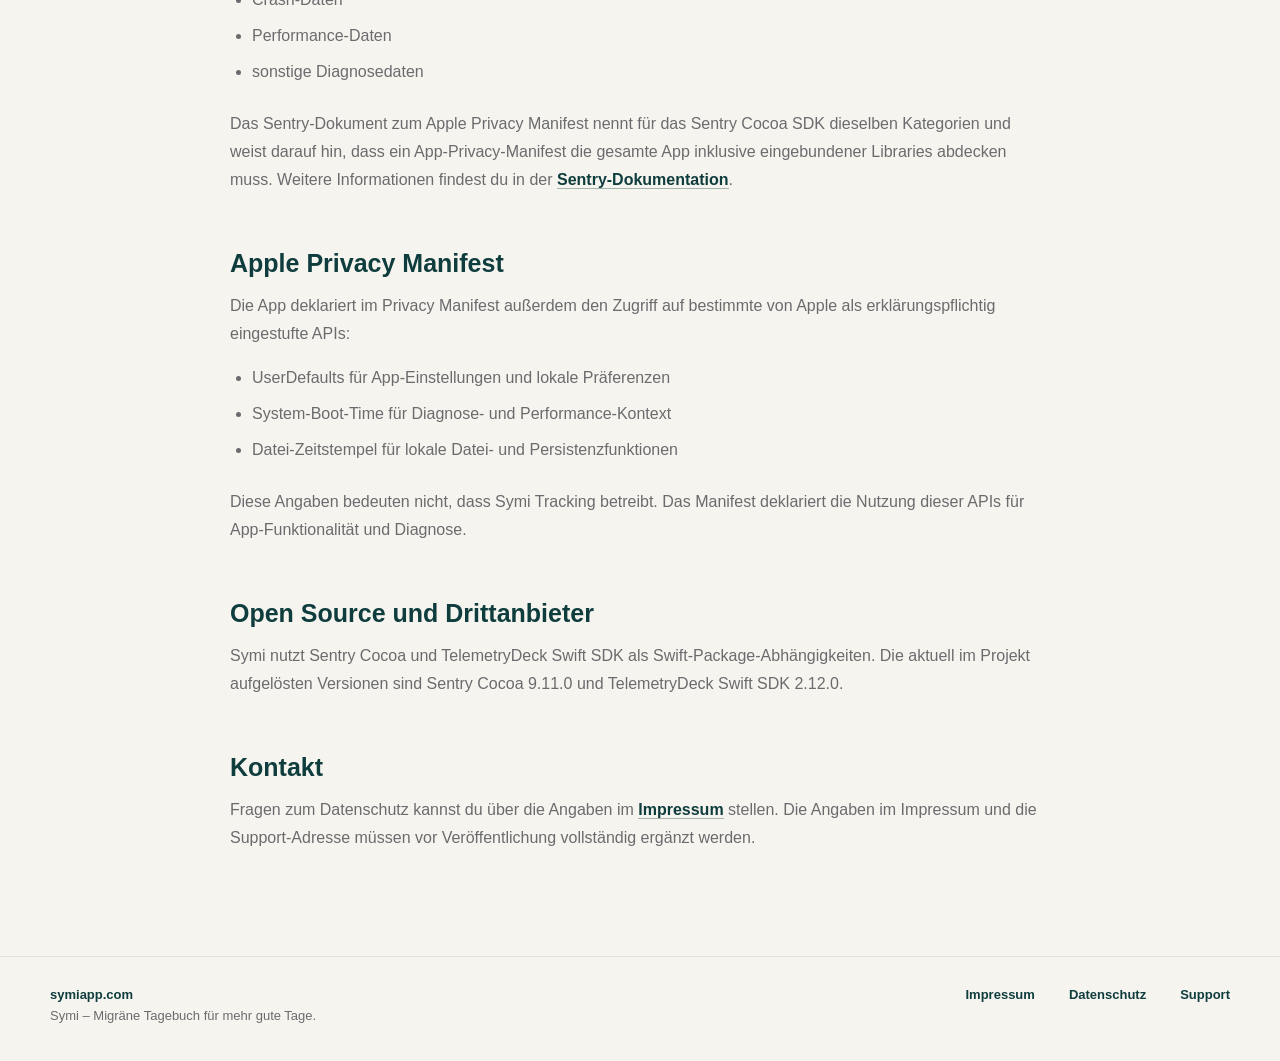
==== commit 4d8d4306: "style" ====
--- a/privacy/index.html
+++ b/privacy/index.html
@@ -12,170 +12,197 @@
     <link rel="stylesheet" href="/styles.css">
   </head>
   <body>
-    <header class="site-header" aria-label="Hauptnavigation">
-      <a class="brand wordmark" href="/" aria-label="Symi Startseite">
-        <span class="wordmark-wave" aria-hidden="true"></span>
-        <span>Symi</span>
-      </a>
-      <nav class="nav-links" aria-label="Seitennavigation">
-        <a href="/#funktionen">Funktionen</a>
-        <a href="/privacy/">Datenschutz</a>
-        <a href="/support.html">Support</a>
-      </nav>
-    </header>
-
-    <main class="simple-page privacy-page">
-      <p class="eyebrow">Datenschutz</p>
-      <h1>Deine Daten bleiben unter deiner Kontrolle.</h1>
-
-      <div class="simple-card">
-        <p>
-          Symi ist ein Migräne-Tagebuch für iPhone. Die App speichert deine Einträge grundsätzlich lokal
-          auf deinem Gerät. Viele Funktionen sind freiwillig: Apple Health, Wetterdaten, iCloud-Sync,
-          Exporte und Erinnerungen werden nur genutzt, wenn du sie aktiv verwendest oder erlaubst.
-        </p>
-        <p>
-          Die App ersetzt keine medizinische Beratung und stellt keine Diagnose. Gesundheitsbezogene
-          Einträge dienen deiner eigenen Dokumentation und Vorbereitung auf Arztgespräche.
-        </p>
-      </div>
-
-      <h2>Website symiapp.com</h2>
-      <p>
-        Diese Website ist statisch. Sie lädt keine externen Fonts, keine Analyse-Skripte, keine Tracking-Pixel
-        und keine Ressourcen von Drittanbietern. Beim Aufruf verarbeitet der Hosting-Anbieter technisch
-        notwendige Zugriffsdaten, um die Seite auszuliefern und abzusichern.
-      </p>
-
-      <h2>Lokale App-Daten</h2>
-      <p>Symi kann folgende Daten lokal auf deinem iPhone speichern:</p>
-      <ul>
-        <li>Migräne- und Kopfschmerz-Einträge mit Zeitpunkt, Dauer, Intensität und Typ</li>
-        <li>Notizen, Schmerzlokalisation, Schmerzcharakter, Symptome, Trigger und Alltagseinfluss</li>
-        <li>Medikamente, Dosierung, Einnahmezeitpunkt und wahrgenommene Wirkung</li>
-        <li>Menstruationsstatus, sofern du ihn einträgst</li>
-        <li>Ärzt:innen, Termine und lokale Erinnerungsstatus</li>
-        <li>Wetter-Snapshots und freiwillig gelesener Apple-Health-Kontext</li>
-      </ul>
-      <p>
-        Die lokale Speicherung erfolgt über Apples App-Speichermechanismen. Zusätzlich führt Symi ein lokales
-        technisches Sync-Protokoll mit begrenzter Aufbewahrung, um iCloud-Sync-Status, Konflikte und Fehler
-        nachvollziehbar zu machen. Dieses Protokoll enthält technische Metadaten, aber keine sensiblen
-        Freitextinhalte im Klartext.
-      </p>
-
-      <h2>Apple Health</h2>
-      <p>
-        Apple Health ist optional. Wenn du die Berechtigung erteilst, kann Symi Gesundheitsdaten lesen, um
-        Einträge mit Kontext wie Schlaf, Aktivität, Herzfrequenz, Herzfrequenzvariabilität, Ruhepuls,
-        Zyklusdaten und Symptomen zu ergänzen. Symi kann außerdem ausdrücklich erfasste Kopfschmerz- und
-        ausgewählte Begleitsymptome nach Apple Health schreiben.
-      </p>
-      <p>
-        Notizen und Medikamente werden nicht nach Apple Health geschrieben. iOS verwaltet Health-Berechtigungen
-        pro Datentyp; du kannst sie jederzeit in den iOS-Einstellungen ändern.
-      </p>
-
-      <h2>Standort und Wetter</h2>
-      <p>
-        Für Wetterdaten fragt Symi nach deinem ungefähren Standort. Die Koordinaten werden verwendet, um über
-        Apple Weather Wetterdaten für den ausgewählten Episodentag abzurufen. Symi speichert keine Positionsdaten,
-        sondern nur den daraus erzeugten Wetter-Snapshot, zum Beispiel Temperatur, Luftdruck, Luftfeuchtigkeit,
-        Niederschlag, Wetterzustand und Quelle.
-      </p>
-
-      <h2>iCloud-Sync</h2>
-      <p>
-        Die App funktioniert ohne iCloud. Wenn du Sync aktivierst, werden App-Daten über deine private
-        iCloud-Datenbank synchronisiert. Dazu gehören Einträge, Medikamente, Wetter-Snapshots und technische
-        Sync-Dokumente, die für Abgleich, Konfliktbehandlung und Löschmarkierungen benötigt werden. Die
-        Synchronisation läuft über deinen eigenen iCloud-Account.
-      </p>
-
-      <h2>Exporte, Backups und Teilen</h2>
-      <p>
-        PDF-Berichte, Backups und Sync-Protokolle werden lokal erzeugt. Sie verlassen die App erst, wenn du sie
-        über iOS teilst, speicherst oder an eine andere App übergibst. Prüfe vor dem Teilen, ob der Bericht
-        Gesundheitsdaten enthält, die du weitergeben möchtest.
-      </p>
-
-      <h2>Erinnerungen und Mitteilungen</h2>
-      <p>
-        Termin-Erinnerungen werden als lokale iOS-Mitteilungen geplant. Termine bleiben auch gespeichert, wenn
-        du Mitteilungen nicht erlaubst.
-      </p>
-
-      <h2>TelemetryDeck</h2>
-      <p>
-        Zur datenschutzfreundlichen Analyse der App-Nutzung verwendet Symi TelemetryDeck der TelemetryDeck GmbH,
-        Von-der-Tann-Str. 54, 86159 Augsburg, Deutschland. TelemetryDeck beschreibt die Verarbeitung so, dass
-        die Daten anonymisiert sind und keinen Rückschluss auf personenbezogene Informationen zulassen.
-      </p>
-      <p>Nach Angaben von TelemetryDeck können unter anderem verarbeitet werden:</p>
-      <ul>
-        <li>eine anonymisierte, nicht rückverfolgbare Kennung je App-Installation</li>
-        <li>vom App-Publisher definierte Aktionen, zum Beispiel App-Starts oder geöffnete Bereiche</li>
-        <li>ein auf die volle Stunde abgerundeter Zeitstempel</li>
-        <li>Gerätemetadaten wie Systemversion, App-Version und Gerätetyp</li>
-        <li>vom App-Publisher definierte zusätzliche Metadaten</li>
-      </ul>
-      <p>
-        Laut TelemetryDeck werden keine IP-Adressen, keine Cookies und keine dauerhaft auf Einzelpersonen
-        rückführbaren Identifikatoren gespeichert. Im aktuellen Symi-Quellcode ist TelemetryDeck initialisiert;
-        es gibt derzeit keine zusätzlichen expliziten TelemetryDeck-Ereignisse außerhalb dieser Einbindung.
-        Weitere Informationen findest du bei
-        <a href="https://telemetrydeck.com/privacy-policy-snippet/de/" rel="noopener">TelemetryDeck</a>.
-      </p>
-
-      <h2>Sentry</h2>
-      <p>
-        Symi verwendet Sentry für Fehlerdiagnose und Stabilitätsanalyse. Sentry ist im Quellcode zurückhaltend
-        konfiguriert: Es werden keine Standard-PII gesendet, keine Screenshots angehängt, keine View-Hierarchien
-        angehängt und Sentry-Logs sind deaktiviert. Performance-Tracing ist mit einer Stichprobe von 20 Prozent
-        konfiguriert, Profiling mit einer Stichprobe von 5 Prozent der Sessions.
-      </p>
-      <p>
-        Das Privacy Manifest der App deklariert für Sentry und die App-Diagnose folgende nicht mit dir verknüpfte
-        und nicht zu Tracking verwendete Datenkategorien für App-Funktionalität:
-      </p>
-      <ul>
-        <li>Crash-Daten</li>
-        <li>Performance-Daten</li>
-        <li>sonstige Diagnosedaten</li>
-      </ul>
-      <p>
-        Das Sentry-Dokument zum Apple Privacy Manifest nennt für das Sentry Cocoa SDK dieselben Kategorien und
-        weist darauf hin, dass ein App-Privacy-Manifest die gesamte App inklusive eingebundener Libraries abdecken
-        muss. Weitere Informationen findest du in der
-        <a href="https://docs.sentry.io/platforms/apple/data-management/apple-privacy-manifest/" rel="noopener">Sentry-Dokumentation</a>.
-      </p>
-
-      <h2>Apple Privacy Manifest</h2>
-      <p>
-        Die App deklariert im Privacy Manifest außerdem den Zugriff auf bestimmte von Apple als
-        erklärungspflichtig eingestufte APIs:
-      </p>
-      <ul>
-        <li>UserDefaults für App-Einstellungen und lokale Präferenzen</li>
-        <li>System-Boot-Time für Diagnose- und Performance-Kontext</li>
-        <li>Datei-Zeitstempel für lokale Datei- und Persistenzfunktionen</li>
-      </ul>
-      <p>
-        Diese Angaben bedeuten nicht, dass Symi Tracking betreibt. Das Manifest deklariert die Nutzung dieser
-        APIs für App-Funktionalität und Diagnose.
-      </p>
-
-      <h2>Open Source und Drittanbieter</h2>
-      <p>
-        Symi nutzt Sentry Cocoa und TelemetryDeck Swift SDK als Swift-Package-Abhängigkeiten. Die aktuell im
-        Projekt aufgelösten Versionen sind Sentry Cocoa 9.11.0 und TelemetryDeck Swift SDK 2.12.0.
-      </p>
-
-      <h2>Kontakt</h2>
-      <p>
-        Fragen zum Datenschutz kannst du über die Angaben im <a href="/impressum.html">Impressum</a> stellen.
-        Die Angaben im Impressum und die Support-Adresse müssen vor Veröffentlichung vollständig ergänzt werden.
-      </p>
-    </main>
+    <div class="page subpage">
+      <header class="header" aria-label="Hauptnavigation">
+        <div class="container nav">
+          <a href="/" aria-label="Symi Startseite">
+            <img class="logo" src="/assets/logo.webp" alt="Symi" />
+          </a>
+          <nav class="nav-links" aria-label="Seitennavigation">
+            <a href="/#funktionen">Funktionen</a>
+            <a href="/privacy/">Datenschutz</a>
+            <a href="/support.html">Support</a>
+          </nav>
+        </div>
+      </header>
+
+      <main class="content-page privacy-page">
+        <section class="content-hero" aria-labelledby="privacy-title">
+          <div class="container content-layout">
+            <div>
+              <p class="eyebrow">Datenschutz</p>
+              <h1 id="privacy-title">Deine Daten bleiben unter deiner Kontrolle<span class="accent-dot">.</span></h1>
+            </div>
+
+            <article class="card content-card">
+              <p>
+                Symi ist ein Migräne-Tagebuch für iPhone. Die App speichert deine Einträge grundsätzlich lokal
+                auf deinem Gerät. Viele Funktionen sind freiwillig: Apple Health, Wetterdaten, iCloud-Sync,
+                Exporte und Erinnerungen werden nur genutzt, wenn du sie aktiv verwendest oder erlaubst.
+              </p>
+              <p>
+                Die App ersetzt keine medizinische Beratung und stellt keine Diagnose. Gesundheitsbezogene
+                Einträge dienen deiner eigenen Dokumentation und Vorbereitung auf Arztgespräche.
+              </p>
+            </article>
+          </div>
+        </section>
+
+        <section class="content-section">
+          <div class="container content-narrow">
+            <h2>Website symiapp.com</h2>
+            <p>
+              Diese Website ist statisch. Sie lädt keine externen Fonts, keine Analyse-Skripte, keine Tracking-Pixel
+              und keine Ressourcen von Drittanbietern. Beim Aufruf verarbeitet der Hosting-Anbieter technisch
+              notwendige Zugriffsdaten, um die Seite auszuliefern und abzusichern.
+            </p>
+
+            <h2>Lokale App-Daten</h2>
+            <p>Symi kann folgende Daten lokal auf deinem iPhone speichern:</p>
+            <ul>
+              <li>Migräne- und Kopfschmerz-Einträge mit Zeitpunkt, Dauer, Intensität und Typ</li>
+              <li>Notizen, Schmerzlokalisation, Schmerzcharakter, Symptome, Trigger und Alltagseinfluss</li>
+              <li>Medikamente, Dosierung, Einnahmezeitpunkt und wahrgenommene Wirkung</li>
+              <li>Menstruationsstatus, sofern du ihn einträgst</li>
+              <li>Ärzt:innen, Termine und lokale Erinnerungsstatus</li>
+              <li>Wetter-Snapshots und freiwillig gelesener Apple-Health-Kontext</li>
+            </ul>
+            <p>
+              Die lokale Speicherung erfolgt über Apples App-Speichermechanismen. Zusätzlich führt Symi ein lokales
+              technisches Sync-Protokoll mit begrenzter Aufbewahrung, um iCloud-Sync-Status, Konflikte und Fehler
+              nachvollziehbar zu machen. Dieses Protokoll enthält technische Metadaten, aber keine sensiblen
+              Freitextinhalte im Klartext.
+            </p>
+
+            <h2>Apple Health</h2>
+            <p>
+              Apple Health ist optional. Wenn du die Berechtigung erteilst, kann Symi Gesundheitsdaten lesen, um
+              Einträge mit Kontext wie Schlaf, Aktivität, Herzfrequenz, Herzfrequenzvariabilität, Ruhepuls,
+              Zyklusdaten und Symptomen zu ergänzen. Symi kann außerdem ausdrücklich erfasste Kopfschmerz- und
+              ausgewählte Begleitsymptome nach Apple Health schreiben.
+            </p>
+            <p>
+              Notizen und Medikamente werden nicht nach Apple Health geschrieben. iOS verwaltet Health-Berechtigungen
+              pro Datentyp; du kannst sie jederzeit in den iOS-Einstellungen ändern.
+            </p>
+
+            <h2>Standort und Wetter</h2>
+            <p>
+              Für Wetterdaten fragt Symi nach deinem ungefähren Standort. Die Koordinaten werden verwendet, um über
+              Apple Weather Wetterdaten für den ausgewählten Episodentag abzurufen. Symi speichert keine Positionsdaten,
+              sondern nur den daraus erzeugten Wetter-Snapshot, zum Beispiel Temperatur, Luftdruck, Luftfeuchtigkeit,
+              Niederschlag, Wetterzustand und Quelle.
+            </p>
+
+            <h2>iCloud-Sync</h2>
+            <p>
+              Die App funktioniert ohne iCloud. Wenn du Sync aktivierst, werden App-Daten über deine private
+              iCloud-Datenbank synchronisiert. Dazu gehören Einträge, Medikamente, Wetter-Snapshots und technische
+              Sync-Dokumente, die für Abgleich, Konfliktbehandlung und Löschmarkierungen benötigt werden. Die
+              Synchronisation läuft über deinen eigenen iCloud-Account.
+            </p>
+
+            <h2>Exporte, Backups und Teilen</h2>
+            <p>
+              PDF-Berichte, Backups und Sync-Protokolle werden lokal erzeugt. Sie verlassen die App erst, wenn du sie
+              über iOS teilst, speicherst oder an eine andere App übergibst. Prüfe vor dem Teilen, ob der Bericht
+              Gesundheitsdaten enthält, die du weitergeben möchtest.
+            </p>
+
+            <h2>Erinnerungen und Mitteilungen</h2>
+            <p>
+              Termin-Erinnerungen werden als lokale iOS-Mitteilungen geplant. Termine bleiben auch gespeichert, wenn
+              du Mitteilungen nicht erlaubst.
+            </p>
+
+            <h2>TelemetryDeck</h2>
+            <p>
+              Zur datenschutzfreundlichen Analyse der App-Nutzung verwendet Symi TelemetryDeck der TelemetryDeck GmbH,
+              Von-der-Tann-Str. 54, 86159 Augsburg, Deutschland. TelemetryDeck beschreibt die Verarbeitung so, dass
+              die Daten anonymisiert sind und keinen Rückschluss auf personenbezogene Informationen zulassen.
+            </p>
+            <p>Nach Angaben von TelemetryDeck können unter anderem verarbeitet werden:</p>
+            <ul>
+              <li>eine anonymisierte, nicht rückverfolgbare Kennung je App-Installation</li>
+              <li>vom App-Publisher definierte Aktionen, zum Beispiel App-Starts oder geöffnete Bereiche</li>
+              <li>ein auf die volle Stunde abgerundeter Zeitstempel</li>
+              <li>Gerätemetadaten wie Systemversion, App-Version und Gerätetyp</li>
+              <li>vom App-Publisher definierte zusätzliche Metadaten</li>
+            </ul>
+            <p>
+              Laut TelemetryDeck werden keine IP-Adressen, keine Cookies und keine dauerhaft auf Einzelpersonen
+              rückführbaren Identifikatoren gespeichert. Im aktuellen Symi-Quellcode ist TelemetryDeck initialisiert;
+              es gibt derzeit keine zusätzlichen expliziten TelemetryDeck-Ereignisse außerhalb dieser Einbindung.
+              Weitere Informationen findest du bei
+              <a href="https://telemetrydeck.com/privacy-policy-snippet/de/" rel="noopener">TelemetryDeck</a>.
+            </p>
+
+            <h2>Sentry</h2>
+            <p>
+              Symi verwendet Sentry für Fehlerdiagnose und Stabilitätsanalyse. Sentry ist im Quellcode zurückhaltend
+              konfiguriert: Es werden keine Standard-PII gesendet, keine Screenshots angehängt, keine View-Hierarchien
+              angehängt und Sentry-Logs sind deaktiviert. Performance-Tracing ist mit einer Stichprobe von 20 Prozent
+              konfiguriert, Profiling mit einer Stichprobe von 5 Prozent der Sessions.
+            </p>
+            <p>
+              Das Privacy Manifest der App deklariert für Sentry und die App-Diagnose folgende nicht mit dir verknüpfte
+              und nicht zu Tracking verwendete Datenkategorien für App-Funktionalität:
+            </p>
+            <ul>
+              <li>Crash-Daten</li>
+              <li>Performance-Daten</li>
+              <li>sonstige Diagnosedaten</li>
+            </ul>
+            <p>
+              Das Sentry-Dokument zum Apple Privacy Manifest nennt für das Sentry Cocoa SDK dieselben Kategorien und
+              weist darauf hin, dass ein App-Privacy-Manifest die gesamte App inklusive eingebundener Libraries abdecken
+              muss. Weitere Informationen findest du in der
+              <a href="https://docs.sentry.io/platforms/apple/data-management/apple-privacy-manifest/" rel="noopener">Sentry-Dokumentation</a>.
+            </p>
+
+            <h2>Apple Privacy Manifest</h2>
+            <p>
+              Die App deklariert im Privacy Manifest außerdem den Zugriff auf bestimmte von Apple als
+              erklärungspflichtig eingestufte APIs:
+            </p>
+            <ul>
+              <li>UserDefaults für App-Einstellungen und lokale Präferenzen</li>
+              <li>System-Boot-Time für Diagnose- und Performance-Kontext</li>
+              <li>Datei-Zeitstempel für lokale Datei- und Persistenzfunktionen</li>
+            </ul>
+            <p>
+              Diese Angaben bedeuten nicht, dass Symi Tracking betreibt. Das Manifest deklariert die Nutzung dieser
+              APIs für App-Funktionalität und Diagnose.
+            </p>
+
+            <h2>Open Source und Drittanbieter</h2>
+            <p>
+              Symi nutzt Sentry Cocoa und TelemetryDeck Swift SDK als Swift-Package-Abhängigkeiten. Die aktuell im
+              Projekt aufgelösten Versionen sind Sentry Cocoa 9.11.0 und TelemetryDeck Swift SDK 2.12.0.
+            </p>
+
+            <h2>Kontakt</h2>
+            <p>
+              Fragen zum Datenschutz kannst du über die Angaben im <a href="/impressum.html">Impressum</a> stellen.
+              Die Angaben im Impressum und die Support-Adresse müssen vor Veröffentlichung vollständig ergänzt werden.
+            </p>
+          </div>
+        </section>
+      </main>
+
+      <footer class="footer">
+        <div class="container footer-inner">
+          <div>
+            <strong>symiapp.com</strong>
+            <p>Symi – Migräne Tagebuch für mehr gute Tage.</p>
+          </div>
+          <nav class="footer-links" aria-label="Footer Navigation">
+            <a href="/impressum.html">Impressum</a>
+            <a href="/privacy/">Datenschutz</a>
+            <a href="/support.html">Support</a>
+          </nav>
+        </div>
+      </footer>
+    </div>
   </body>
 </html>
--- a/styles.css
+++ b/styles.css
@@ -1,1132 +1,559 @@
-:root {
-  --petrol: #0f3d3e;
-  --petrol-light: #1f5c5e;
-  --sage: #8ecdb8;
-  --sage-soft: #cfeae2;
-  --coral: #ff8a7a;
-  --coral-soft: #ffd1c9;
-  --warm: #f6f4ef;
-  --card: #ffffff;
-  --text: #1c1c1e;
-  --muted: #6b6b6e;
-  --line: rgba(15, 61, 62, 0.12);
-  --shadow: 0 24px 70px rgba(15, 61, 62, 0.16);
-  --serif: ui-serif, "New York", "Iowan Old Style", "Palatino Linotype", Palatino, Georgia, serif;
-  font-family: -apple-system, BlinkMacSystemFont, "SF Pro Display", "SF Pro Text", "Segoe UI", sans-serif;
-  color: var(--text);
-  background: var(--warm);
-}
-
-* {
-  box-sizing: border-box;
-}
-
-html {
-  overflow-x: clip;
-  scroll-behavior: smooth;
-}
-
-body {
-  min-width: 320px;
-  margin: 0;
-  overflow-x: clip;
-  background: linear-gradient(180deg, #fbfaf6 0%, var(--warm) 44rem);
-  color: var(--text);
-}
-
-body::before {
-  position: absolute;
-  top: 34rem;
-  left: 0;
-  z-index: 0;
-  width: 100%;
-  height: 19rem;
-  content: "";
-  background:
-    radial-gradient(120% 80% at 22% 8%, transparent 0 34%, rgba(207, 234, 226, 0.82) 34.4% 51%, transparent 51.4%),
-    radial-gradient(120% 88% at 18% 36%, transparent 0 34%, rgba(142, 205, 184, 0.42) 34.4% 54%, transparent 54.4%),
-    radial-gradient(110% 78% at 78% 24%, rgba(207, 234, 226, 0.72) 0 42%, transparent 42.4%);
-  opacity: 0.95;
-  pointer-events: none;
-}
-
-a {
-  color: inherit;
-  text-decoration: none;
-}
-
-img {
-  display: block;
-  max-width: 100%;
-}
-
-.site-header,
-.hero,
-.benefit-strip,
-.section,
-.site-footer,
-.simple-page {
-  position: relative;
-  z-index: 1;
-  width: min(1490px, calc(100% - 96px));
-  margin-inline: auto;
-}
-
-.site-header {
-  display: flex;
-  align-items: center;
-  justify-content: space-between;
-  gap: 24px;
-  padding: 38px 0 0;
-}
-
-.brand {
-  display: inline-flex;
-  align-items: center;
-  position: relative;
-  gap: 12px;
-  color: var(--petrol);
-  font-family: var(--serif);
-  font-size: clamp(3rem, 4.2vw, 4.8rem);
-  font-weight: 500;
-  line-height: 0.86;
-  letter-spacing: -0.03em;
-}
-
-.wordmark-wave {
-  position: absolute;
-  top: -18px;
-  right: 2px;
-  width: 64px;
-  height: 18px;
-  border-top: 5px solid var(--sage);
-  border-radius: 50%;
-  transform: rotate(-4deg);
-}
-
-.wordmark-wave::after {
-  position: absolute;
-  top: -7px;
-  right: -8px;
-  width: 22px;
-  height: 12px;
-  border-top: 5px solid var(--sage);
-  border-radius: 50%;
-  content: "";
-}
-
-.nav-links,
-.site-footer nav {
-  display: flex;
-  align-items: center;
-  gap: clamp(32px, 4vw, 62px);
-  color: var(--petrol);
-  font-size: clamp(1rem, 1.2vw, 1.28rem);
-  font-weight: 520;
-}
-
-.nav-links a,
-.site-footer a {
-  border-radius: 999px;
-}
-
-.nav-links a:focus-visible,
-.site-footer a:focus-visible,
-.button:focus-visible,
-.entry-chip:focus-visible {
-  outline: 3px solid rgba(255, 138, 122, 0.42);
-  outline-offset: 4px;
-}
-
-.hero {
-  display: grid;
-  grid-template-columns: minmax(500px, 1fr) minmax(310px, 0.56fr);
-  gap: 28px;
-  align-items: center;
-  min-height: 0;
-  padding: 76px 0 74px;
-}
-
-.eyebrow {
-  margin: 0 0 14px;
-  color: var(--petrol-light);
-  font-size: 0.78rem;
-  font-weight: 760;
-  letter-spacing: 0.08em;
-  text-transform: uppercase;
-}
-
-h1,
-h2,
-h3,
-p {
-  margin-top: 0;
-}
-
-h1 {
-  max-width: 860px;
-  margin-bottom: 22px;
-  color: var(--petrol);
-  font-family: var(--serif);
-  font-size: clamp(5rem, 7vw, 8.9rem);
-  font-weight: 500;
-  line-height: 0.98;
-  letter-spacing: 0;
-}
-
-h1 span {
-  color: var(--coral);
-}
-
-.hero-subline {
-  max-width: 760px;
-  margin-bottom: 34px;
-  color: #626977;
-  font-size: clamp(1.3rem, 1.6vw, 1.62rem);
-  line-height: 1.64;
-}
-
-.hero-actions {
-  display: flex;
-  flex-wrap: wrap;
-  gap: 40px;
-  align-items: center;
-  margin-bottom: 20px;
-}
-
-.button {
-  display: inline-flex;
-  align-items: center;
-  justify-content: center;
-  min-height: 64px;
-  padding: 0 30px;
-  border: 1px solid transparent;
-  border-radius: 8px;
-  font-size: 1.06rem;
-  font-weight: 760;
-  transition: transform 180ms ease, box-shadow 180ms ease, background 180ms ease;
-}
-
-.button:hover {
-  transform: translateY(-2px);
-}
-
-.button-primary {
-  background: var(--coral);
-  color: white;
-  box-shadow: 0 16px 36px rgba(255, 138, 122, 0.28);
-}
-
-.button-secondary {
-  min-height: 38px;
-  padding: 0 0 7px;
-  border-color: transparent;
-  border-bottom-color: var(--petrol-light);
-  border-radius: 0;
-  background: transparent;
-  color: var(--petrol);
-  box-shadow: none;
-  gap: 12px;
-}
-
-.apple-mark {
-  display: inline-grid;
-  width: 22px;
-  height: 22px;
-  place-items: center;
-  margin-right: 10px;
-  border-radius: 7px 7px 9px 9px;
-  background: white;
-  color: white;
-  font-size: 0;
-}
-
-.trust-note {
-  max-width: 520px;
-  color: var(--muted);
-  font-size: 0.98rem;
-  line-height: 1.55;
-}
-
-.product-stage {
-  position: relative;
-  display: grid;
-  place-items: center;
-  align-self: end;
-  height: 650px;
-  min-height: 650px;
-}
-
-.product-stage::before {
-  display: none;
-}
-
-.phone {
-  position: absolute;
-  top: 0;
-  left: 50%;
-  width: min(380px, 30vw);
-  aspect-ratio: 0.492;
-  padding: 10px;
-  border: 1px solid rgba(15, 61, 62, 0.16);
-  border-radius: 54px;
-  background: #151719;
-  box-shadow:
-    0 2px 0 rgba(255, 255, 255, 0.35) inset,
-    0 18px 40px rgba(15, 61, 62, 0.18),
-    0 0 0 5px rgba(0, 0, 0, 0.05);
-  transform: translateX(-50%);
-}
-
-.phone-island {
-  position: absolute;
-  top: 28px;
-  left: 50%;
-  z-index: 3;
-  width: 112px;
-  height: 28px;
-  border-radius: 999px;
-  background: #050506;
-  transform: translateX(-50%);
-}
-
-.phone-island::after {
-  position: absolute;
-  top: 8px;
-  right: 14px;
-  width: 11px;
-  height: 11px;
-  border-radius: 50%;
-  background: #112840;
-  content: "";
-}
-
-.phone-status {
-  position: absolute;
-  top: 29px;
-  right: 28px;
-  left: 28px;
-  z-index: 4;
-  display: flex;
-  align-items: center;
-  justify-content: space-between;
-  padding-inline: 24px 8px;
-  color: #0b1314;
-  font-size: 0.82rem;
-  font-weight: 800;
-}
-
-.phone-status i {
-  width: 22px;
-  height: 12px;
-  margin-left: auto;
-  border-radius: 2px;
-  background: linear-gradient(90deg, #111 18%, transparent 18% 32%, #111 32% 50%, transparent 50% 64%, #111 64%);
-}
-
-.phone-status b {
-  width: 21px;
-  height: 10px;
-  margin-left: 8px;
-  border: 2px solid #111;
-  border-radius: 4px;
-}
-
-.app-screen {
-  display: grid;
-  grid-template-rows: auto auto auto auto 1fr auto auto;
-  height: 100%;
-  gap: 10px;
-  padding: 82px 20px 14px;
-  overflow: hidden;
-  border-radius: 44px;
-  background: #fbfaf6;
-}
-
-.app-topbar,
-.insight-card {
-  display: flex;
-  align-items: center;
-  gap: 16px;
-}
-
-.app-topbar {
-  justify-content: flex-start;
-  color: var(--petrol);
-}
-
-.app-topbar strong {
-  display: inline-block;
-  color: var(--petrol);
-  font-family: var(--serif);
-  font-size: 1.33rem;
-  font-weight: 600;
-}
-
-.calendar-arrows {
-  display: flex;
-  gap: 10px;
-  margin-left: auto;
-}
-
-.calendar-arrows i {
-  display: grid;
-  width: 32px;
-  height: 32px;
-  place-items: center;
-  border-radius: 50%;
-  background: white;
-  box-shadow: 0 4px 12px rgba(15, 61, 62, 0.12);
-  color: var(--petrol);
-  font-style: normal;
-  font-weight: 800;
-}
-
-.quick-entry {
-  padding-top: 2px;
-  border-top: 1px solid rgba(15, 61, 62, 0.1);
-}
-
-.quick-entry p,
-.patterns-head strong {
-  margin: 0 0 8px;
-  color: var(--petrol);
-  font-size: 0.83rem;
-  font-weight: 800;
-}
-
-.quick-entry > div {
-  display: grid;
-  grid-template-columns: repeat(4, minmax(0, 1fr));
-  gap: 9px;
-}
-
-.entry-chip {
-  display: grid;
-  gap: 5px;
-  min-height: 68px;
-  padding: 8px 4px;
-  border: 0;
-  border-radius: 14px;
-  color: var(--petrol);
-  font: inherit;
-  font-size: 0.58rem;
-  font-weight: 720;
-  line-height: 1.05;
-}
-
-.entry-chip span {
-  display: grid;
-  width: 30px;
-  height: 30px;
-  place-items: center;
-  margin-inline: auto;
-  border: 2px solid currentColor;
-  border-radius: 50%;
-  font-size: 1rem;
-}
-
-.entry-chip.coral {
-  background: #ffe0da;
-}
-
-.entry-chip.sage {
-  background: #e1f1eb;
-}
-
-.entry-chip.blue {
-  background: #eaf4f7;
-}
-
-.entry-chip.cream {
-  background: #f8efe3;
-}
-
-.calendar-card,
-.insight-card,
-.feature-card,
-.benefit-strip article,
-.roadmap article,
-.privacy-panel {
-  border: 1px solid var(--line);
-  border-radius: 20px;
-  background: rgba(255, 255, 255, 0.82);
-  box-shadow: 0 16px 36px rgba(15, 61, 62, 0.07);
-}
-
-.calendar-card {
-  padding: 0;
-  border: 0;
-  background: transparent;
-  box-shadow: none;
-}
-
-.weekdays,
-.calendar-grid {
-  display: grid;
-  grid-template-columns: repeat(7, 1fr);
-}
-
-.weekdays {
-  margin-bottom: 7px;
-  color: #a5aaaf;
-  font-size: 0.56rem;
-  font-weight: 800;
-  text-align: center;
-}
-
-.calendar-grid {
-  gap: 5px 6px;
-}
-
-.calendar-grid span {
-  position: relative;
-  display: grid;
-  min-height: 27px;
-  place-items: start center;
-  color: #596266;
-  font-size: 0.73rem;
-  font-weight: 720;
-}
-
-.calendar-grid span i {
-  position: absolute;
-  bottom: 1px;
-  width: 5px;
-  height: 5px;
-  border-radius: 50%;
-  background: var(--sage);
-}
-
-.calendar-grid span i.coral {
-  background: var(--coral);
-}
-
-.calendar-grid span i.gold {
-  background: #d7b566;
-}
-
-.calendar-grid .selected {
-  width: 28px;
-  height: 28px;
-  min-height: 28px;
-  place-items: center;
-  border-radius: 50%;
-  background: var(--petrol);
-  color: white;
-  justify-self: center;
-}
-
-.insight-card {
-  justify-content: space-between;
-  padding: 12px;
-  border-radius: 10px;
-  background: white;
-}
-
-.insight-card strong {
-  display: block;
-  margin-bottom: 6px;
-  color: var(--petrol);
-  font-size: 0.64rem;
-}
-
-.insight-card b {
-  display: block;
-  color: var(--text);
-  font-size: 0.74rem;
-}
-
-.insight-card p {
-  margin: 4px 0 0;
-  color: var(--muted);
-  font-size: 0.62rem;
-  line-height: 1.3;
-}
-
-.insight-card.small {
-  position: absolute;
-  right: 21px;
-  bottom: 132px;
-  width: calc(50% - 25px);
-  min-height: 86px;
-}
-
-.patterns-head {
-  display: flex;
-  align-items: baseline;
-  justify-content: space-between;
-}
-
-.patterns-head a {
-  color: var(--petrol);
-  font-size: 0.6rem;
-  font-weight: 800;
-  text-decoration: underline;
-}
-
-.mini-chart {
-  width: 70px;
-  height: 58px;
-  background:
-    radial-gradient(circle at 9% 78%, var(--petrol-light) 0 2px, transparent 2.4px),
-    radial-gradient(circle at 30% 54%, var(--petrol-light) 0 2px, transparent 2.4px),
-    radial-gradient(circle at 50% 70%, var(--petrol-light) 0 2px, transparent 2.4px),
-    radial-gradient(circle at 70% 25%, var(--petrol-light) 0 2px, transparent 2.4px),
-    linear-gradient(130deg, transparent 0 35%, var(--petrol-light) 35.5% 38%, transparent 38.5% 100%);
-}
-
-.cloud-mark {
-  display: grid;
-  flex: 0 0 38px;
-  width: 38px;
-  height: 38px;
-  place-items: center;
-  border-radius: 50%;
-  background: var(--sage-soft);
-  color: var(--petrol);
-  font-size: 1.1rem;
-}
-
-.cycle-card {
-  padding: 11px 13px;
-  border: 1px solid var(--line);
-  border-radius: 13px;
-  background: white;
-  box-shadow: 0 12px 24px rgba(15, 61, 62, 0.07);
-}
-
-.cycle-card strong {
-  color: var(--petrol);
-  font-size: 0.66rem;
-}
-
-.cycle-card p {
-  margin: 3px 0 8px;
-  color: var(--muted);
-  font-size: 0.58rem;
-}
-
-.cycle-card span {
-  display: block;
-  height: 8px;
-  border-radius: 999px;
-  background: repeating-linear-gradient(90deg, var(--sage) 0 6px, transparent 6px 17px, var(--coral) 17px 23px, transparent 23px 35px);
-}
-
-.tabbar {
-  display: grid;
-  grid-template-columns: repeat(4, 1fr);
-  gap: 6px;
-  padding-top: 3px;
-  border-top: 1px solid rgba(15, 61, 62, 0.08);
-  color: #81878a;
-  font-size: 0.58rem;
-  font-weight: 700;
-  text-align: center;
-}
-
-.tabbar span::before {
-  display: block;
-  margin-bottom: 3px;
-  color: inherit;
-  font-size: 1.05rem;
-  content: "▥";
-}
-
-.tabbar .active {
-  color: var(--petrol);
-}
-
-.benefit-strip {
-  display: grid;
-  grid-template-columns: repeat(4, 1fr);
-  gap: 22px;
-  margin-top: -54px;
-  padding-bottom: 92px;
-}
-
-.benefit-strip article {
-  display: grid;
-  grid-template-columns: 64px 1fr;
-  column-gap: 18px;
-  align-items: center;
-  min-height: 122px;
-  padding: 24px 22px;
-  border-radius: 14px;
-  background: rgba(255, 255, 255, 0.96);
-}
-
-.benefit-icon {
-  display: grid;
-  grid-row: 1 / span 2;
-  width: 64px;
-  height: 64px;
-  place-items: center;
-  border-radius: 50%;
-  background: var(--sage-soft);
-  color: var(--petrol);
-}
-
-.benefit-strip h2,
-.feature-card h3,
-.roadmap h3 {
-  grid-column: 2;
-  margin-bottom: 6px;
-  color: var(--petrol);
-  font-size: 1.04rem;
-  line-height: 1.2;
-}
-
-.benefit-strip p,
-.feature-card p,
-.roadmap p,
-.trust p,
-.simple-page p,
-.simple-page li {
-  color: var(--muted);
-  line-height: 1.62;
-}
-
-.benefit-strip p {
-  grid-column: 2;
-  margin: 0;
-  font-size: 0.86rem;
-  line-height: 1.38;
-}
-
-.chart-icon::before,
-.list-icon::before,
-.bars-icon::before,
-.lock-icon::before {
-  color: var(--petrol-light);
-  font-size: 2rem;
-  font-weight: 500;
-}
-
-.chart-icon::before {
-  content: "⌁";
-}
-
-.list-icon::before {
-  content: "☷";
-}
-
-.bars-icon::before {
-  content: "▥";
-}
-
-.lock-icon::before {
-  content: "▢";
-}
-
-.section {
-  padding: 92px 0;
-}
-
-.two-column,
-.trust {
-  display: grid;
-  grid-template-columns: 0.82fr 1fr;
-  gap: 72px;
-  align-items: start;
-}
-
-.section h2,
-.simple-page h1 {
-  max-width: 650px;
-  margin-bottom: 22px;
-  color: var(--petrol);
-  font-size: clamp(2.45rem, 5vw, 4.25rem);
-  line-height: 1.02;
-  letter-spacing: 0;
-}
-
-.section-lead {
-  max-width: 560px;
-  color: #385657;
-  font-size: 1.18rem;
-  line-height: 1.55;
-}
-
-.feature-list {
-  display: grid;
-  grid-template-columns: repeat(2, 1fr);
-  gap: 16px;
-}
-
-.feature-card {
-  min-height: 205px;
-  padding: 24px;
-}
-
-.roadmap {
-  display: grid;
-  grid-template-columns: 0.76fr 1fr;
-  gap: 52px;
-  border-block: 1px solid var(--line);
-}
-
-.roadmap-items {
-  display: grid;
-  grid-template-columns: repeat(2, 1fr);
-  gap: 16px;
-}
-
-.roadmap article {
-  padding: 24px;
-}
-
-.roadmap span {
-  display: inline-block;
-  margin-bottom: 18px;
-  padding: 6px 11px;
-  border-radius: 999px;
-  background: var(--sage-soft);
-  color: var(--petrol);
-  font-size: 0.78rem;
-  font-weight: 760;
-}
-
-.trust {
-  align-items: center;
-}
-
-.privacy-panel {
-  padding: 28px;
-  background: var(--petrol);
-  color: white;
-}
-
-.privacy-panel strong {
-  display: block;
-  margin-bottom: 16px;
-  font-size: 1.42rem;
-}
-
-.privacy-panel ul {
-  display: grid;
-  gap: 12px;
-  margin: 0;
-  padding-left: 20px;
-}
-
-.privacy-panel li {
-  color: rgba(255, 255, 255, 0.8);
-}
-
-.site-footer {
-  display: flex;
-  align-items: flex-start;
-  justify-content: space-between;
-  gap: 28px;
-  padding: 44px 0;
-  border-top: 1px solid var(--line);
-  color: var(--petrol);
-}
-
-.site-footer p {
-  margin: 8px 0 0;
-  color: var(--muted);
-}
-
-.simple-page {
-  max-width: 820px;
-  padding: 72px 0 120px;
-}
-
-.simple-page h1 {
-  font-size: clamp(2.6rem, 8vw, 5rem);
-}
-
-.simple-page h2 {
-  margin-top: 42px;
-  color: var(--petrol);
-}
-
-.simple-page a {
-  color: var(--petrol);
-  font-weight: 720;
-  text-decoration: underline;
-  text-decoration-color: rgba(15, 61, 62, 0.28);
-  text-underline-offset: 4px;
-}
-
-.simple-card {
-  padding: 26px;
-  border: 1px solid var(--line);
-  border-radius: 20px;
-  background: white;
-  box-shadow: 0 16px 36px rgba(15, 61, 62, 0.06);
-}
-
-@media (max-width: 900px) {
-  .site-header {
-    align-items: flex-start;
-  }
-
-  .nav-links {
-    gap: 14px;
-    font-size: 0.9rem;
-  }
-
-  .hero,
-  .two-column,
-  .roadmap,
-  .trust {
-    grid-template-columns: 1fr;
-  }
-
-  .hero {
-    gap: 30px;
-    min-height: auto;
-    padding-top: 54px;
-  }
-
-  .product-stage {
-    min-height: auto;
-  }
-
-  .benefit-strip {
-    grid-template-columns: repeat(2, 1fr);
-    margin-top: 0;
-  }
-}
-
-@media (min-width: 901px) and (max-width: 1100px) {
-  .site-header,
-  .hero,
-  .benefit-strip,
-  .section,
-  .site-footer,
-  .simple-page {
-    width: min(100% - 96px, 1120px);
-  }
-
-  body::before {
-    top: 29rem;
-    height: 17rem;
-  }
-
-  .brand {
-    font-size: 3.55rem;
-  }
-
-  .hero {
-    grid-template-columns: minmax(440px, 1fr) minmax(260px, 0.56fr);
-    gap: 20px;
-    padding: 42px 0 18px;
-  }
-
-  h1 {
-    max-width: 560px;
-    font-size: clamp(4.2rem, 7vw, 5rem);
-  }
-
-  .hero-subline {
-    font-size: 1.16rem;
-    line-height: 1.52;
-  }
-
-  .product-stage {
-    height: 370px;
-    min-height: 370px;
-  }
-
-  .phone {
-    width: min(252px, 26vw);
-  }
-
-  .app-screen {
-    gap: 8px;
-    padding-inline: 15px;
-  }
-
-  .entry-chip {
-    min-height: 58px;
-  }
-
-  .insight-card.small {
-    bottom: 108px;
-  }
-
-  .benefit-strip {
-    margin-top: -8px;
-    gap: 14px;
-  }
-
-  .benefit-strip article {
-    grid-template-columns: 52px 1fr;
-    min-height: 116px;
-    padding: 18px;
-  }
-
-  .benefit-icon {
-    width: 52px;
-    height: 52px;
-  }
-
-  .benefit-strip h2 {
-    font-size: 0.9rem;
-  }
-
-  .benefit-strip p {
-    font-size: 0.74rem;
-  }
-}
-
-@media (max-width: 640px) {
-  .site-header,
-  .hero,
-  .benefit-strip,
-  .section,
-  .site-footer,
-  .simple-page {
-    width: min(100% - 28px, 1120px);
-  }
-
-  .site-header,
-  .site-footer {
-    flex-direction: column;
-  }
-
-  .site-header {
-    gap: 18px;
-    padding-top: 20px;
-  }
-
-  .nav-links,
-  .site-footer nav {
-    width: 100%;
-    justify-content: space-between;
-    gap: 10px;
-  }
-
-  h1 {
-    margin-bottom: 16px;
-    font-size: clamp(3.15rem, 15vw, 5.1rem);
-  }
-
-  .hero {
-    gap: 20px;
-    padding: 32px 0 38px;
-  }
-
-  .hero-subline {
-    margin-bottom: 22px;
-    font-size: 1.08rem;
-  }
-
-  .hero-actions,
-  .button {
-    width: 100%;
-  }
-
-  .trust-note {
-    display: none;
-  }
-
-  .product-stage {
-    height: 132px;
-    min-height: 132px;
-    overflow: hidden;
-  }
-
-  .product-stage::before {
-    width: 260px;
-  }
-
-  .phone {
-    width: min(158px, 50vw);
-    padding: 9px;
-    border-radius: 30px;
-  }
-
-  .phone-speaker {
-    top: 9px;
-    width: 48px;
-    height: 5px;
-  }
-
-  .app-screen {
-    gap: 8px;
-    padding: 28px 10px 10px;
-    border-radius: 23px;
-  }
-
-  .app-topbar strong {
-    font-size: 0.86rem;
-  }
-
-  .quick-entry {
-    gap: 5px;
-  }
-
-  .entry-chip {
-    min-height: 25px;
-    font-size: 0.56rem;
-  }
-
-  .intensity-card,
-  .calendar-card,
-  .insight-card {
-    padding: 10px;
-    border-radius: 14px;
-  }
-
-  .scale {
-    gap: 5px;
-    margin-top: 7px;
-  }
-
-  .scale i {
-    height: 26px;
-  }
-
-  .calendar-head {
-    margin-bottom: 8px;
-    font-size: 0.72rem;
-  }
-
-  .calendar-grid {
-    gap: 4px;
-  }
-
-  .calendar-grid span {
-    border-radius: 5px;
-  }
-
-  .insight-icon {
-    flex-basis: 28px;
-    width: 28px;
-    height: 28px;
-    border-radius: 10px;
-  }
-
-  .insight-card p {
-    font-size: 0.62rem;
-  }
-
-  .benefit-strip,
-  .feature-list,
-  .roadmap-items {
-    grid-template-columns: 1fr;
-  }
-
-  .section {
-    padding: 70px 0;
-  }
-
-  .benefit-strip {
-    padding-bottom: 44px;
-  }
-}
-
-@media (prefers-reduced-motion: reduce) {
-  *,
-  *::before,
-  *::after {
-    scroll-behavior: auto !important;
-    transition: none !important;
-  }
-}
+    :root {
+      --bg: #F6F4EF;
+      --card: #FFFFFF;
+      --primary: #0F3D3E;
+      --text: #1C1C1E;
+      --muted: #6B6B6E;
+      --sage: #8ECDB8;
+      --accent: #FF8A7A;
+      --line: rgba(15, 61, 62, 0.09);
+      --shadow: 0 8px 24px rgba(0, 0, 0, 0.045);
+      --radius: 22px;
+      --max: 1180px;
+    }
+
+    * {
+      box-sizing: border-box;
+    }
+
+    html {
+      scroll-behavior: smooth;
+      background: var(--bg);
+    }
+
+    body {
+      margin: 0;
+      font-family: ui-sans-serif, -apple-system, BlinkMacSystemFont, "SF Pro Text", "Inter", "Segoe UI", sans-serif;
+      color: var(--text);
+      background: var(--bg);
+      -webkit-font-smoothing: antialiased;
+      text-rendering: optimizeLegibility;
+    }
+
+    a {
+      color: inherit;
+      text-decoration: none;
+    }
+
+    img {
+      display: block;
+      max-width: 100%;
+    }
+
+    .page {
+      overflow: hidden;
+    }
+
+    .container {
+      width: min(calc(100% - 48px), var(--max));
+      margin-inline: auto;
+    }
+
+    .header {
+      position: absolute;
+      inset: 0 0 auto 0;
+      z-index: 10;
+      padding: 30px 0;
+    }
+
+    .nav {
+      display: flex;
+      align-items: center;
+      justify-content: space-between;
+      gap: 32px;
+    }
+
+    .logo {
+      width: 128px;
+      height: auto;
+    }
+
+    .nav-links {
+      display: flex;
+      align-items: center;
+      gap: clamp(24px, 4vw, 56px);
+      color: var(--primary);
+      font-size: 15px;
+      font-weight: 500;
+    }
+
+    .nav-links a {
+      opacity: 0.9;
+      transition: opacity 160ms ease;
+    }
+
+    .nav-links a:hover {
+      opacity: 1;
+    }
+
+    .hero {
+      position: relative;
+      min-height: 760px;
+      padding: 152px 0 0;
+      background-color: var(--bg);
+      background-image: url('/assets/hero_bg.webp');
+      background-repeat: no-repeat;
+      background-size: cover;
+      background-position: center bottom;
+    }
+
+    .hero-grid {
+      position: relative;
+      z-index: 2;
+      display: grid;
+      grid-template-columns: minmax(0, 1fr) minmax(320px, 450px);
+      align-items: center;
+      gap: clamp(48px, 7vw, 100px);
+    }
+
+    .eyebrow {
+      margin: 0 0 20px;
+      color: var(--primary);
+      font-size: 11px;
+      font-weight: 700;
+      letter-spacing: 0.14em;
+      text-transform: uppercase;
+    }
+
+    h1,
+    h2,
+    h3,
+    p {
+      margin-top: 0;
+    }
+
+    .hero h1 {
+      margin-bottom: 22px;
+      color: var(--primary);
+      font-family: ui-serif, "New York", Georgia, Cambria, "Times New Roman", serif;
+      font-size: clamp(64px, 8vw, 118px);
+      line-height: 0.95;
+      font-weight: 500;
+      letter-spacing: -0.045em;
+    }
+
+    .accent-dot {
+      color: var(--accent);
+    }
+
+    .hero-copy {
+      max-width: 610px;
+      color: var(--muted);
+      font-size: clamp(18px, 2vw, 24px);
+      line-height: 1.65;
+    }
+
+    .hero-actions {
+      display: flex;
+      align-items: center;
+      gap: 34px;
+      margin-top: 32px;
+      flex-wrap: wrap;
+    }
+
+    .appstore-badge {
+      width: 192px;
+      height: auto;
+      filter: drop-shadow(0 8px 18px rgba(255, 138, 122, 0.18));
+    }
+
+    .text-link {
+      display: inline-flex;
+      align-items: center;
+      gap: 12px;
+      color: var(--primary);
+      font-size: 17px;
+      font-weight: 600;
+      padding-bottom: 7px;
+      border-bottom: 1px solid rgba(15, 61, 62, 0.35);
+    }
+
+    .phone-wrap {
+      justify-self: end;
+      align-self: end;
+      padding-top: 18px;
+    }
+
+    .phone {
+      width: min(430px, 34vw);
+      min-width: 330px;
+      height: auto;
+      filter: drop-shadow(0 24px 56px rgba(0, 0, 0, 0.10));
+    }
+
+    .feature-strip {
+      position: relative;
+      z-index: 5;
+      margin-top: -52px;
+    }
+
+    .feature-grid {
+      display: grid;
+      grid-template-columns: repeat(4, 1fr);
+      gap: 24px;
+    }
+
+    .card {
+      background: var(--card);
+      border-radius: var(--radius);
+      box-shadow: var(--shadow);
+      border: 1px solid rgba(15, 61, 62, 0.035);
+    }
+
+    .mini-card {
+      display: grid;
+      grid-template-columns: 64px 1fr;
+      gap: 18px;
+      align-items: center;
+      min-height: 136px;
+      padding: 26px;
+    }
+
+    .icon-bubble {
+      width: 58px;
+      height: 58px;
+      display: grid;
+      place-items: center;
+      border-radius: 999px;
+      background: rgba(142, 205, 184, 0.42);
+    }
+
+    .icon-bubble img {
+      width: 30px;
+      height: 30px;
+      object-fit: contain;
+    }
+
+    .mini-card h3 {
+      margin-bottom: 7px;
+      color: var(--primary);
+      font-size: 17px;
+      line-height: 1.2;
+    }
+
+    .mini-card p {
+      margin: 0;
+      color: var(--muted);
+      font-size: 14px;
+      line-height: 1.45;
+    }
+
+    section {
+      padding: 112px 0;
+    }
+
+    .section-grid {
+      display: grid;
+      grid-template-columns: 0.86fr 1.14fr;
+      gap: clamp(56px, 8vw, 120px);
+      align-items: start;
+    }
+
+    .section-title {
+      color: var(--primary);
+      font-size: clamp(38px, 5vw, 60px);
+      line-height: 0.98;
+      letter-spacing: -0.045em;
+      font-weight: 750;
+      margin-bottom: 24px;
+    }
+
+    .section-copy {
+      color: var(--muted);
+      font-size: 17px;
+      line-height: 1.65;
+      max-width: 600px;
+    }
+
+    .info-grid {
+      display: grid;
+      grid-template-columns: repeat(2, minmax(0, 1fr));
+      gap: 24px;
+    }
+
+    .info-card {
+      padding: 30px;
+      min-height: 170px;
+    }
+
+    .info-card h3 {
+      margin-bottom: 10px;
+      color: var(--primary);
+      font-size: 17px;
+    }
+
+    .info-card p {
+      margin: 0;
+      color: var(--muted);
+      font-size: 15px;
+      line-height: 1.55;
+    }
+
+    .divider {
+      height: 1px;
+      background: var(--line);
+    }
+
+    .roadmap-grid {
+      display: grid;
+      grid-template-columns: 0.86fr 1.14fr;
+      gap: clamp(56px, 8vw, 120px);
+      align-items: start;
+    }
+
+    .roadmap-cards {
+      display: grid;
+      grid-template-columns: repeat(2, minmax(0, 1fr));
+      gap: 24px;
+    }
+
+    .pill {
+      display: inline-flex;
+      margin-bottom: 16px;
+      padding: 5px 10px;
+      border-radius: 999px;
+      background: rgba(142, 205, 184, 0.32);
+      color: var(--primary);
+      font-size: 12px;
+      font-weight: 700;
+    }
+
+    .trust-grid {
+      display: grid;
+      grid-template-columns: 0.86fr 1.14fr;
+      gap: clamp(56px, 8vw, 120px);
+      align-items: center;
+    }
+
+    .privacy-card {
+      padding: 38px 42px;
+      background: var(--primary);
+      color: white;
+      border-radius: 18px;
+      box-shadow: none;
+    }
+
+    .privacy-card h3 {
+      margin-bottom: 16px;
+      font-size: 20px;
+    }
+
+    .privacy-card ul {
+      margin: 0;
+      padding-left: 20px;
+      color: rgba(255, 255, 255, 0.88);
+      line-height: 1.8;
+      font-size: 15px;
+    }
+
+    .footer {
+      padding: 30px 0 38px;
+      border-top: 1px solid var(--line);
+    }
+
+    .footer-inner {
+      display: flex;
+      justify-content: space-between;
+      gap: 32px;
+      color: var(--primary);
+      font-size: 13px;
+    }
+
+    .footer p {
+      margin: 6px 0 0;
+      color: var(--muted);
+    }
+
+    .footer-links {
+      display: flex;
+      gap: 34px;
+      font-weight: 600;
+    }
+
+    .subpage .header {
+      position: static;
+      padding: 30px 0 24px;
+      border-bottom: 1px solid var(--line);
+    }
+
+    .content-page {
+      background:
+        radial-gradient(circle at 82% 0%, rgba(142, 205, 184, 0.24), transparent 34%),
+        var(--bg);
+    }
+
+    .content-hero {
+      padding: 90px 0 76px;
+    }
+
+    .content-layout {
+      display: grid;
+      grid-template-columns: 0.82fr 1.18fr;
+      gap: clamp(44px, 7vw, 96px);
+      align-items: start;
+    }
+
+    .content-hero h1 {
+      margin-bottom: 0;
+      color: var(--primary);
+      font-family: ui-serif, "New York", Georgia, Cambria, "Times New Roman", serif;
+      font-size: clamp(48px, 6vw, 82px);
+      line-height: 1;
+      font-weight: 500;
+    }
+
+    .content-card {
+      padding: 34px 38px;
+    }
+
+    .content-card p,
+    .content-narrow p,
+    .content-narrow li {
+      color: var(--muted);
+      font-size: 16px;
+      line-height: 1.75;
+    }
+
+    .content-card p:last-child,
+    .content-narrow p:last-child {
+      margin-bottom: 0;
+    }
+
+    .content-section {
+      padding: 0 0 104px;
+    }
+
+    .content-narrow {
+      max-width: 820px;
+    }
+
+    .content-narrow h2 {
+      margin: 54px 0 14px;
+      color: var(--primary);
+      font-size: 25px;
+      line-height: 1.2;
+    }
+
+    .content-narrow h2:first-child {
+      margin-top: 0;
+    }
+
+    .content-narrow ul {
+      margin: 0 0 24px;
+      padding-left: 22px;
+    }
+
+    .content-narrow li + li {
+      margin-top: 8px;
+    }
+
+    .content-narrow a {
+      color: var(--primary);
+      font-weight: 700;
+      border-bottom: 1px solid rgba(15, 61, 62, 0.35);
+    }
+
+    @media (max-width: 980px) {
+      .hero {
+        min-height: auto;
+        padding-top: 138px;
+      }
+
+      .hero-grid,
+      .section-grid,
+      .roadmap-grid,
+      .trust-grid,
+      .content-layout {
+        grid-template-columns: 1fr;
+      }
+
+      .phone-wrap {
+        justify-self: center;
+      }
+
+      .phone {
+        width: min(390px, 78vw);
+        min-width: 0;
+      }
+
+      .feature-strip {
+        margin-top: 48px;
+      }
+
+      .feature-grid,
+      .info-grid,
+      .roadmap-cards {
+        grid-template-columns: repeat(2, minmax(0, 1fr));
+      }
+    }
+
+    @media (max-width: 680px) {
+      .container {
+        width: min(calc(100% - 32px), var(--max));
+      }
+
+      .header {
+        padding-top: 22px;
+      }
+
+      .nav {
+        align-items: flex-start;
+      }
+
+      .logo {
+        width: 108px;
+      }
+
+      .nav-links {
+        gap: 16px;
+        font-size: 13px;
+        flex-wrap: wrap;
+        justify-content: flex-end;
+      }
+
+      .hero {
+        padding-top: 128px;
+      }
+
+      .hero h1 {
+        font-size: clamp(54px, 17vw, 74px);
+      }
+
+      .hero-copy {
+        font-size: 18px;
+      }
+
+      .feature-grid,
+      .info-grid,
+      .roadmap-cards {
+        grid-template-columns: 1fr;
+      }
+
+      .mini-card {
+        min-height: auto;
+      }
+
+      section {
+        padding: 82px 0;
+      }
+
+      .footer-inner {
+        flex-direction: column;
+      }
+
+      .footer-links {
+        flex-wrap: wrap;
+      }
+
+      .content-hero {
+        padding: 66px 0 58px;
+      }
+
+      .content-card {
+        padding: 28px;
+      }
+
+      .content-section {
+        padding-bottom: 82px;
+      }
+    }
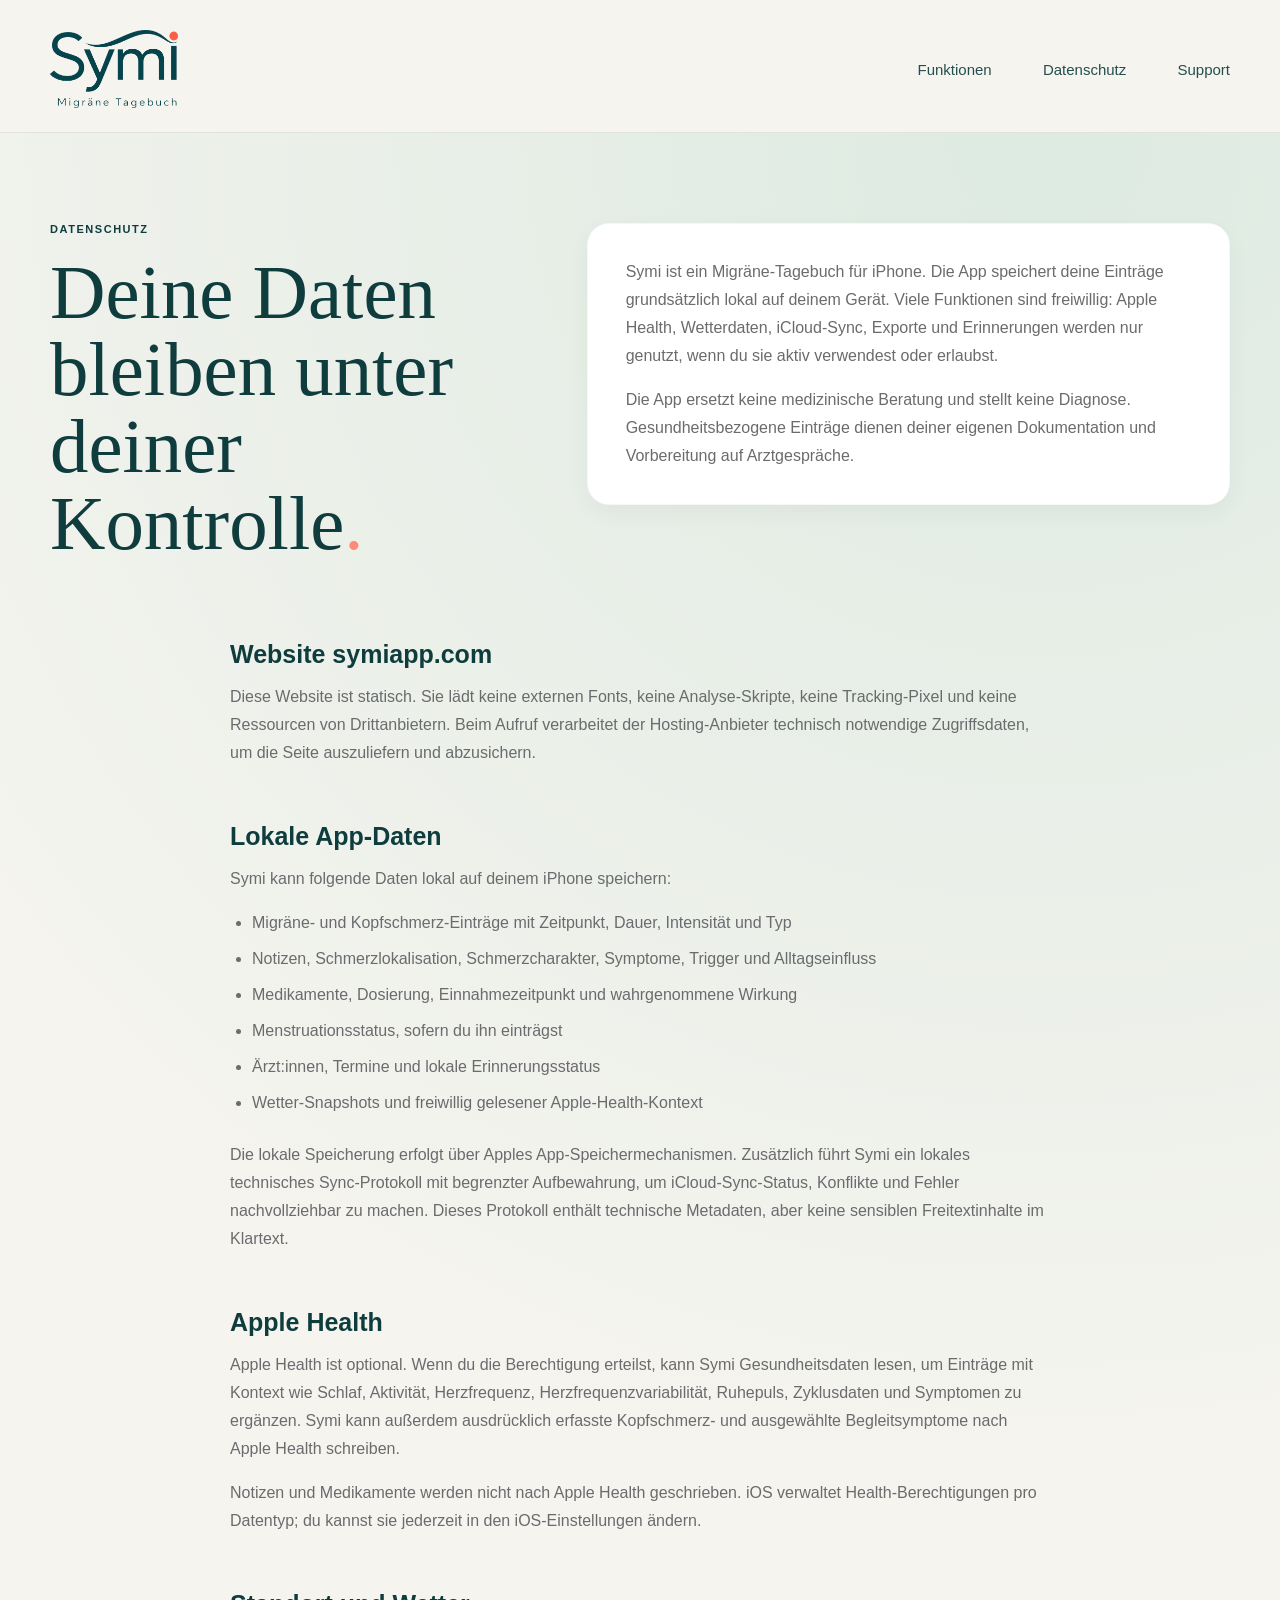
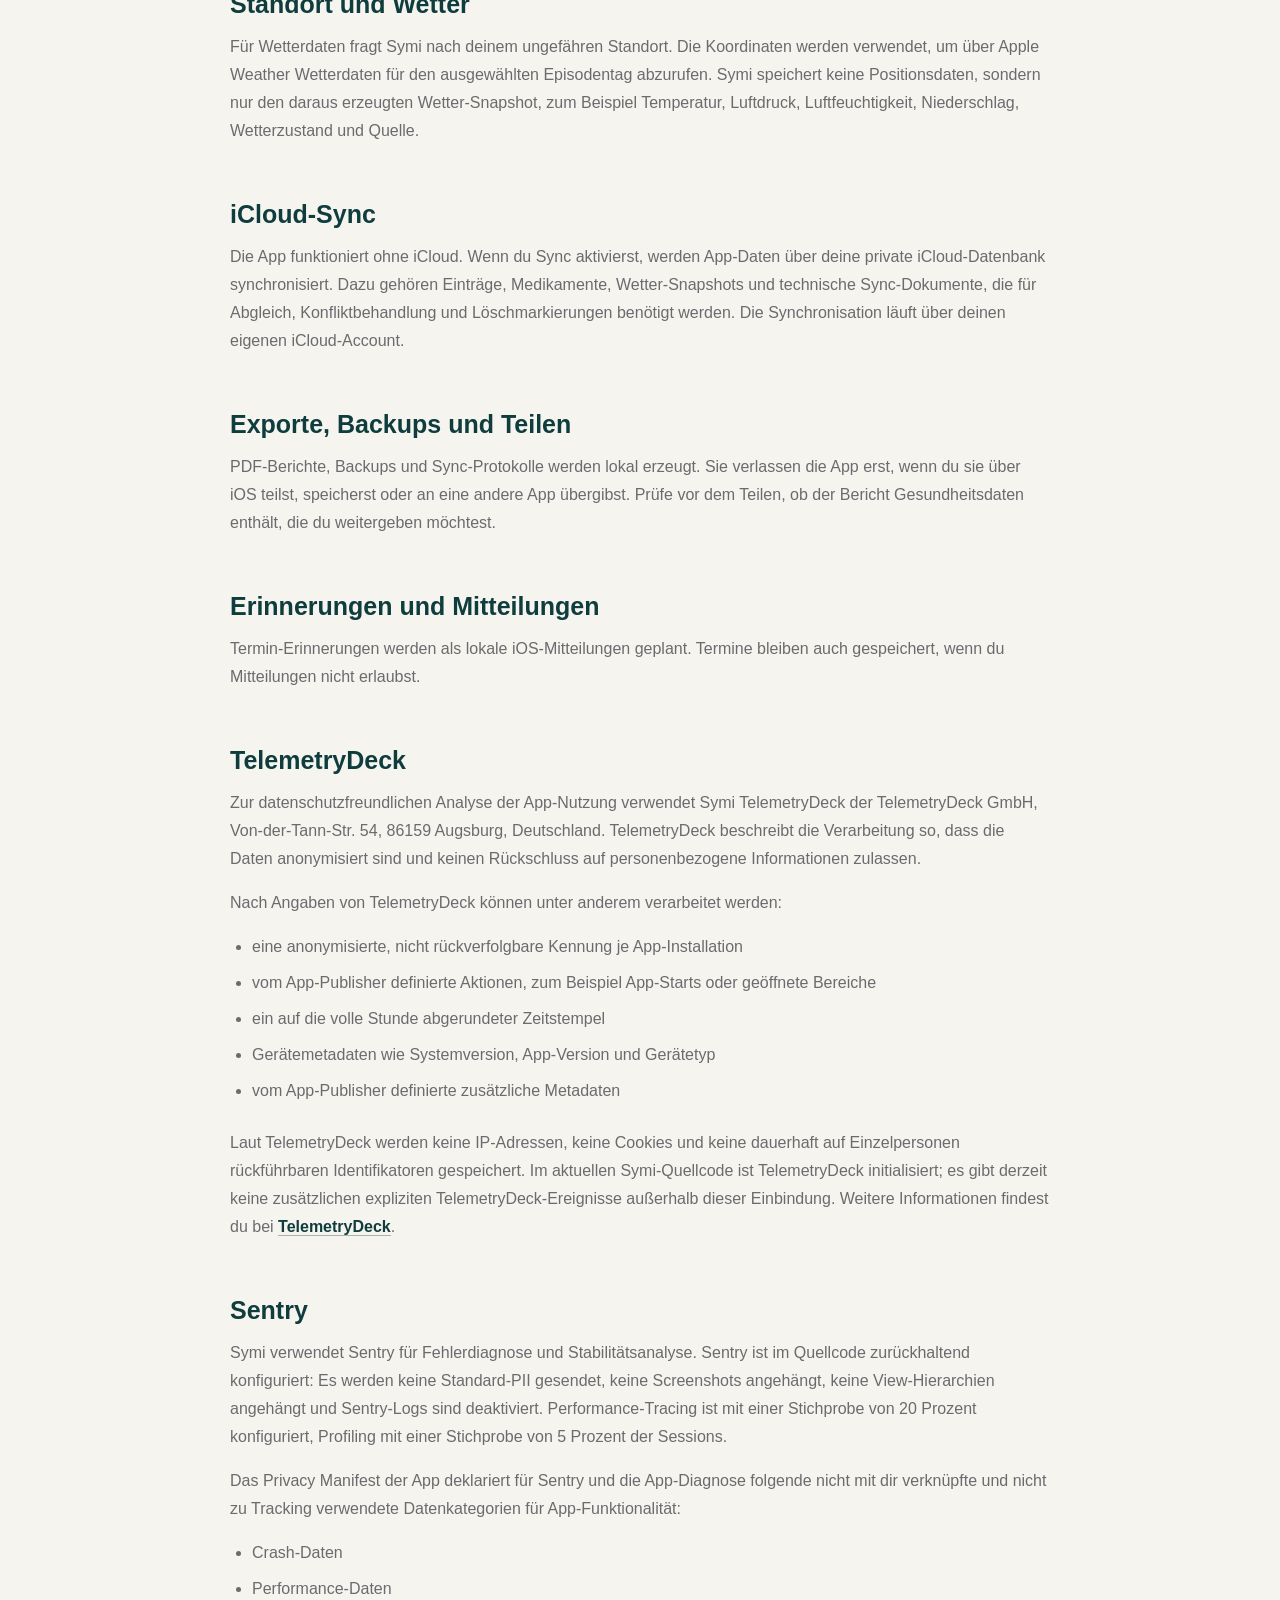
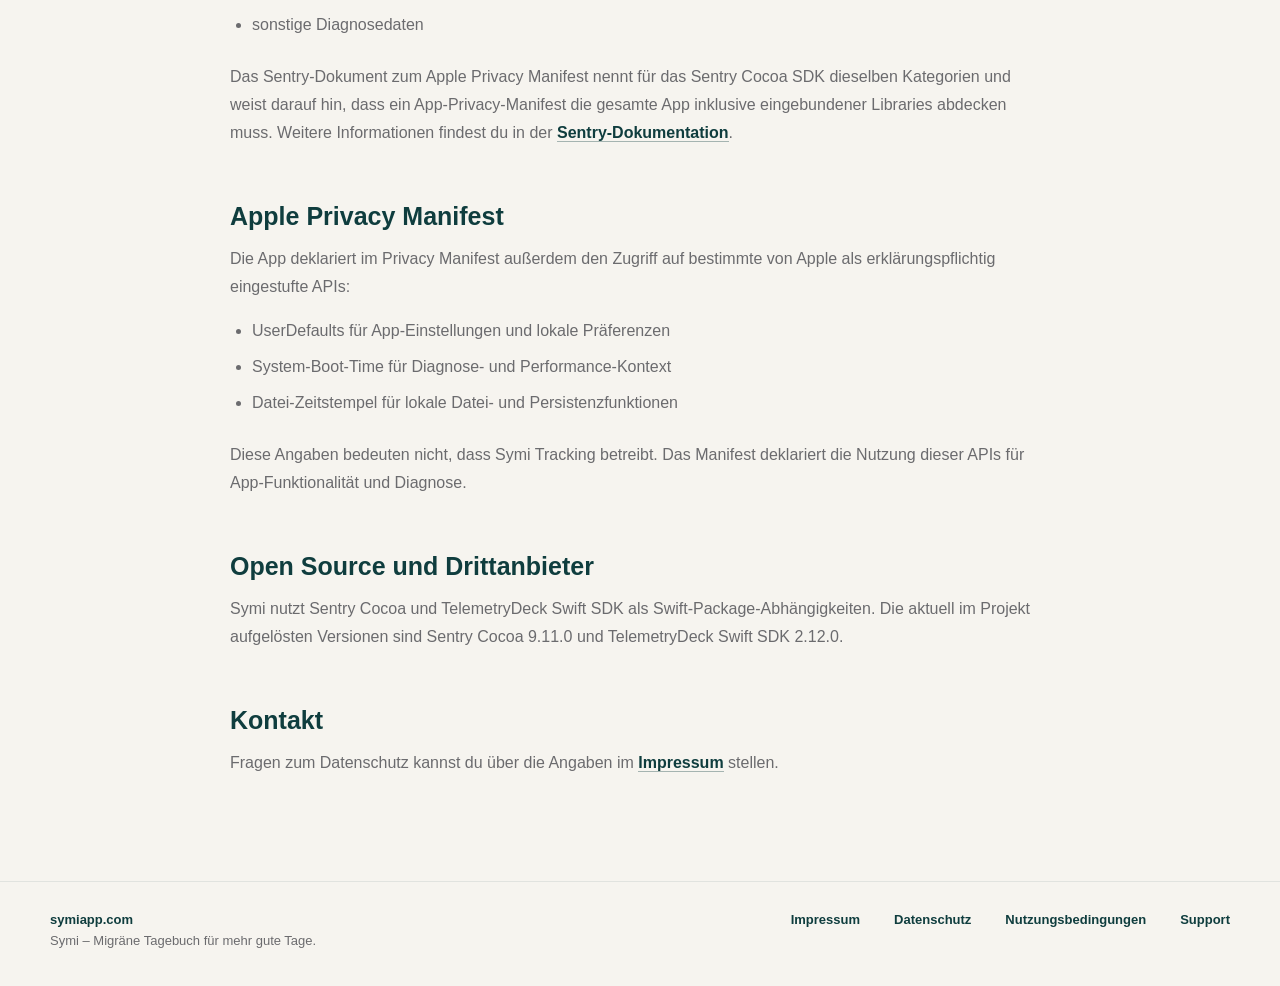
==== commit b7ad1443: "Terms" ====
--- a/privacy/index.html
+++ b/privacy/index.html
@@ -7,6 +7,26 @@
     <meta name="description" content="Datenschutzhinweise für Symi und symiapp.com.">
     <meta name="theme-color" content="#0F3D3E">
     <link rel="canonical" href="https://symiapp.com/privacy/">
+
+    <meta property="og:locale" content="de_DE">
+    <meta property="og:type" content="website">
+    <meta property="og:site_name" content="Symi">
+    <meta property="og:title" content="Datenschutz - Symi">
+    <meta property="og:description" content="Datenschutzhinweise für Symi und symiapp.com.">
+    <meta property="og:url" content="https://symiapp.com/privacy/">
+    <meta property="og:image" content="https://symiapp.com/assets/share_image.webp">
+    <meta property="og:image:secure_url" content="https://symiapp.com/assets/share_image.webp">
+    <meta property="og:image:type" content="image/webp">
+    <meta property="og:image:width" content="1536">
+    <meta property="og:image:height" content="1024">
+    <meta property="og:image:alt" content="Symi Migräne-Tagebuch für iPhone">
+
+    <meta name="twitter:card" content="summary_large_image">
+    <meta name="twitter:title" content="Datenschutz - Symi">
+    <meta name="twitter:description" content="Datenschutzhinweise für Symi und symiapp.com.">
+    <meta name="twitter:image" content="https://symiapp.com/assets/share_image.webp">
+    <meta name="twitter:image:alt" content="Symi Migräne-Tagebuch für iPhone">
+
     <link rel="icon" href="/favicon.png" type="image/png">
     <link rel="apple-touch-icon" href="/apple-touch-icon.png">
     <link rel="stylesheet" href="/styles.css">
@@ -184,7 +204,6 @@
             <h2>Kontakt</h2>
             <p>
               Fragen zum Datenschutz kannst du über die Angaben im <a href="/impressum.html">Impressum</a> stellen.
-              Die Angaben im Impressum und die Support-Adresse müssen vor Veröffentlichung vollständig ergänzt werden.
             </p>
           </div>
         </section>
@@ -199,6 +218,7 @@
           <nav class="footer-links" aria-label="Footer Navigation">
             <a href="/impressum.html">Impressum</a>
             <a href="/privacy/">Datenschutz</a>
+            <a href="/terms/">Nutzungsbedingungen</a>
             <a href="/support.html">Support</a>
           </nav>
         </div>
--- a/styles.css
+++ b/styles.css
@@ -294,30 +294,6 @@
       background: var(--line);
     }
 
-    .roadmap-grid {
-      display: grid;
-      grid-template-columns: 0.86fr 1.14fr;
-      gap: clamp(56px, 8vw, 120px);
-      align-items: start;
-    }
-
-    .roadmap-cards {
-      display: grid;
-      grid-template-columns: repeat(2, minmax(0, 1fr));
-      gap: 24px;
-    }
-
-    .pill {
-      display: inline-flex;
-      margin-bottom: 16px;
-      padding: 5px 10px;
-      border-radius: 999px;
-      background: rgba(142, 205, 184, 0.32);
-      color: var(--primary);
-      font-size: 12px;
-      font-weight: 700;
-    }
-
     .trust-grid {
       display: grid;
       grid-template-columns: 0.86fr 1.14fr;
@@ -461,7 +437,6 @@
 
       .hero-grid,
       .section-grid,
-      .roadmap-grid,
       .trust-grid,
       .content-layout {
         grid-template-columns: 1fr;
@@ -481,8 +456,7 @@
       }
 
       .feature-grid,
-      .info-grid,
-      .roadmap-cards {
+      .info-grid {
         grid-template-columns: repeat(2, minmax(0, 1fr));
       }
     }
@@ -524,8 +498,7 @@
       }
 
       .feature-grid,
-      .info-grid,
-      .roadmap-cards {
+      .info-grid {
         grid-template-columns: 1fr;
       }
 
